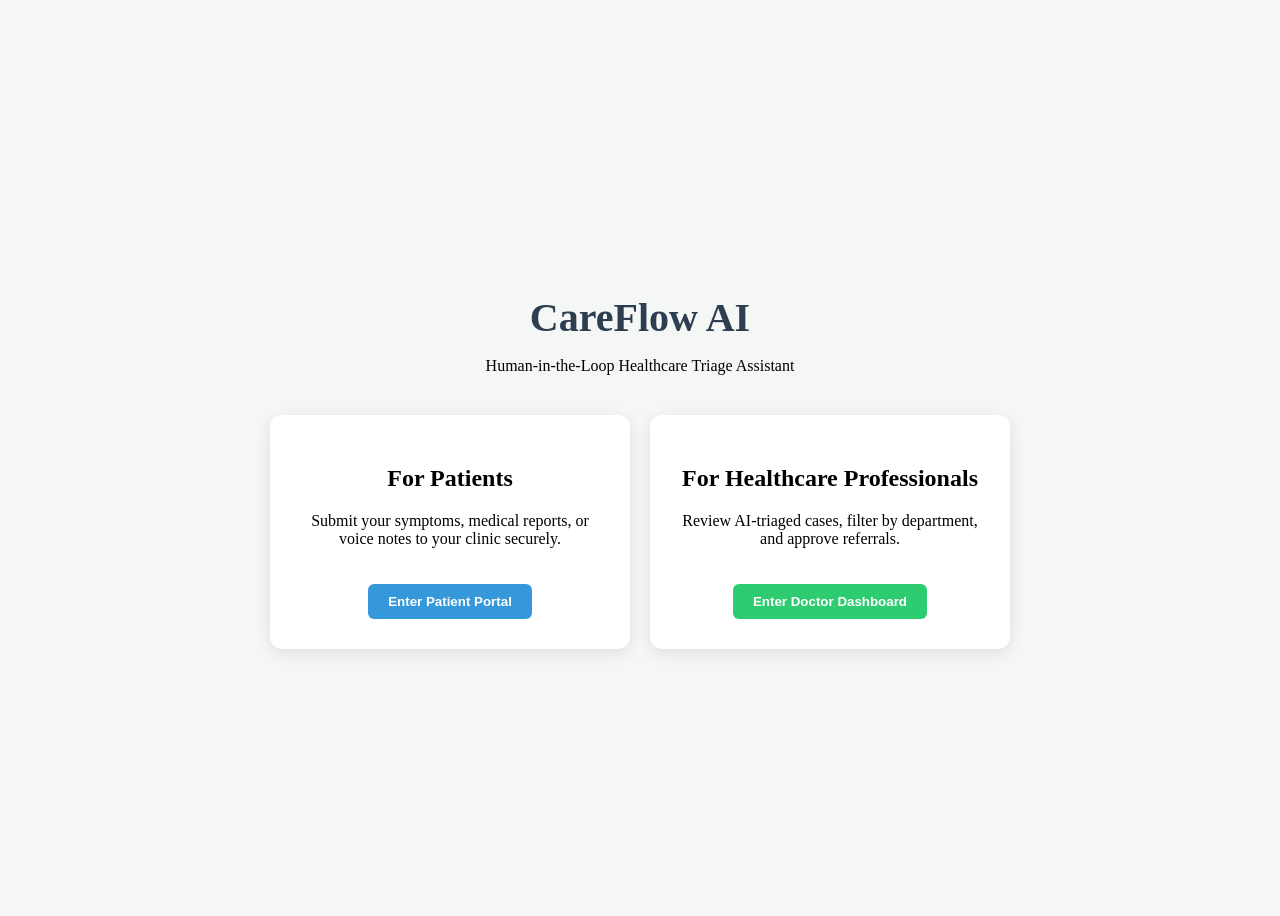
==== index.html @ 95a96e07 "Add files via upload" ====
<!DOCTYPE html>
<html lang="en">
<head>
    <meta charset="UTF-8">
    <meta name="viewport" content="width=device-width, initial-scale=1.0">
    <title>CareFlow AI - Triage System</title>
    <link rel="stylesheet" href="style.css">
</head>
<body class="landing-body">
    <div class="landing-container">
        <h1>CareFlow AI</h1>
        <p>Human-in-the-Loop Healthcare Triage Assistant</p>
        
        <div class="role-selection">
            <!-- Patient Gateway -->
            <div class="role-card" onclick="window.location.href='patient.html'">
                <h2>For Patients</h2>
                <p>Submit your symptoms, medical reports, or voice notes to your clinic securely.</p>
                <button class="primary-btn">Enter Patient Portal</button>
            </div>

            <!-- Doctor Gateway -->
            <div class="role-card" onclick="window.location.href='doctor.html'">
                <h2>For Healthcare Professionals</h2>
                <p>Review AI-triaged cases, filter by department, and approve referrals.</p>
                <button class="secondary-btn">Enter Doctor Dashboard</button>
            </div>
        </div>
    </div>
</body>
</html>
---- style.css ----
/* Add to the bottom of your style.css */
.landing-body {
    display: flex;
    justify-content: center;
    align-items: center;
    height: 100vh;
    background-color: #f4f7f6;
    text-align: center;
}

.landing-container h1 {
    font-size: 2.5rem;
    color: #2c3e50;
    margin-bottom: 5px;
}

.role-selection {
    display: flex;
    gap: 20px;
    margin-top: 40px;
}

.role-card {
    background: white;
    padding: 30px;
    border-radius: 12px;
    box-shadow: 0 4px 15px rgba(0,0,0,0.1);
    width: 300px;
    cursor: pointer;
    transition: transform 0.2s;
}

.role-card:hover {
    transform: translateY(-5px);
}

.primary-btn, .secondary-btn {
    margin-top: 20px;
    padding: 10px 20px;
    border: none;
    border-radius: 6px;
    cursor: pointer;
    font-weight: bold;
}

.primary-btn { background: #3498db; color: white; }
.secondary-btn { background: #2ecc71; color: white; }
/* Patient & Dashboard Portal Global Styles */
.portal-body {
    background-color: #f0f4f8;
    font-family: -apple-system, BlinkMacSystemFont, "Segoe UI", Roboto, Helvetica, Arial, sans-serif;
    margin: 0;
    padding: 20px;
    color: #1e293b;
}

.nav-header {
    max-width: 700px;
    margin: 0 auto 15px auto;
    display: flex;
    justify-content: space-between;
    align-items: center;
}

.back-link {
    text-decoration: none;
    color: #475569;
    font-weight: 500;
}

.badge {
    background: #e2e8f0;
    padding: 4px 10px;
    border-radius: 20px;
    font-size: 0.85rem;
    font-weight: 600;
}

.form-card {
    max-width: 700px;
    margin: 0 auto;
    background: #ffffff;
    padding: 30px;
    border-radius: 12px;
    box-shadow: 0 4px 12px rgba(0,0,0,0.06);
}

.form-card h2 {
    margin-top: 0;
    color: #0f172a;
}

.subtitle {
    color: #64748b;
    margin-bottom: 25px;
}

.form-group {
    margin-bottom: 20px;
}

.form-group label {
    display: block;
    margin-bottom: 6px;
    font-weight: 600;
    font-size: 0.9rem;
}

.form-group input[type="text"],
.form-group input[type="number"],
.form-group select,
.form-group textarea {
    width: 100%;
    box-sizing: border-box;
    padding: 10px 12px;
    border: 1px solid #cbd5e1;
    border-radius: 6px;
    font-size: 0.95rem;
}

.form-row {
    display: flex;
    gap: 15px;
}

.half { flex: 2; }
.quarter { flex: 1; }

.media-box {
    background: #f8fafc;
    border: 1px dashed #cbd5e1;
    padding: 15px;
    border-radius: 8px;
}

.voice-controls {
    display: flex;
    align-items: center;
    gap: 10px;
}

.record-btn {
    background: #ef4444;
    color: white;
    border: none;
    padding: 8px 14px;
    border-radius: 6px;
    cursor: pointer;
    font-weight: 600;
}

.stop-btn {
    background: #64748b;
    color: white;
    border: none;
    padding: 8px 14px;
    border-radius: 6px;
    cursor: pointer;
}

.stop-btn:disabled {
    opacity: 0.4;
    cursor: not-allowed;
}

.recording-status {
    font-size: 0.85rem;
    color: #64748b;
}

.consent-box {
    background: #eff6ff;
    padding: 12px;
    border-radius: 6px;
    border-left: 4px solid #3b82f6;
}

.checkbox-container {
    display: flex;
    gap: 10px;
    font-size: 0.85rem;
    cursor: pointer;
    line-height: 1.4;
}

.submit-btn {
    width: 100%;
    padding: 12px;
    font-size: 1rem;
    background: #2563eb;
    color: white;
    border: none;
    border-radius: 6px;
    font-weight: bold;
    cursor: pointer;
}

.status-banner {
    margin-top: 20px;
    padding: 15px;
    border-radius: 8px;
    font-size: 0.95rem;
}

.status-success {
    background: #ecfdf5;
    color: #065f46;
    border: 1px solid #a7f3d0;
}

.status-error {
    background: #fef2f2;
    color: #991b1b;
    border: 1px solid #fecaca;
}
/* Doctor Dashboard Specific Styles */
.triage-grid {
    display: flex;
    flex-direction: column;
    gap: 15px;
}

.triage-card {
    background: white;
    border-radius: 10px;
    padding: 20px;
    box-shadow: 0 4px 10px rgba(0,0,0,0.05);
    border-left: 6px solid #cbd5e1;
    position: relative;
}

/* Priority Color Coding */
.triage-card.priority-critical { border-left-color: #ef4444; } /* Red */
.triage-card.priority-urgent { border-left-color: #f59e0b; }   /* Orange */
.triage-card.priority-routine { border-left-color: #10b981; }  /* Green */

.card-header {
    display: flex;
    justify-content: space-between;
    align-items: flex-start;
    border-bottom: 1px solid #e2e8f0;
    padding-bottom: 10px;
    margin-bottom: 15px;
}

.patient-info h3 {
    margin: 0 0 5px 0;
    color: #0f172a;
}

.patient-meta {
    font-size: 0.85rem;
    color: #64748b;
}

.priority-badge {
    padding: 6px 12px;
    border-radius: 20px;
    font-size: 0.8rem;
    font-weight: bold;
    text-transform: uppercase;
}

.priority-critical .priority-badge { background: #fef2f2; color: #b91c1c; }
.priority-urgent .priority-badge { background: #fffbeb; color: #b45309; }
.priority-routine .priority-badge { background: #ecfdf5; color: #047857; }

.section-title {
    font-size: 0.85rem;
    font-weight: 700;
    color: #475569;
    text-transform: uppercase;
    margin: 15px 0 5px 0;
}

.card-body ul {
    margin: 0;
    padding-left: 20px;
    font-size: 0.95rem;
    color: #334155;
}

.alert-box {
    background: #fef2f2;
    border: 1px solid #fecaca;
    color: #991b1b;
    padding: 10px;
    border-radius: 6px;
    font-size: 0.85rem;
    margin-top: 15px;
}

.card-actions {
    margin-top: 20px;
    display: flex;
    gap: 10px;
}

.approve-btn {
    background: #22c55e;
    color: white;
    border: none;
    padding: 8px 16px;
    border-radius: 6px;
    cursor: pointer;
    font-weight: bold;
}

.override-btn {
    background: #f1f5f9;
    color: #475569;
    border: 1px solid #cbd5e1;
    padding: 8px 16px;
    border-radius: 6px;
    cursor: pointer;
}
/* Data Privacy - Purge Button */
.delete-btn {
    background: #fee2e2;
    color: #b91c1c;
    border: 1px solid #fecaca;
    padding: 8px 16px;
    border-radius: 6px;
    cursor: pointer;
    font-weight: 600;
    margin-left: auto; /* Pushes the button to the far right */
    transition: background 0.2s;
}

.delete-btn:hover {
    background: #fecaca;
}
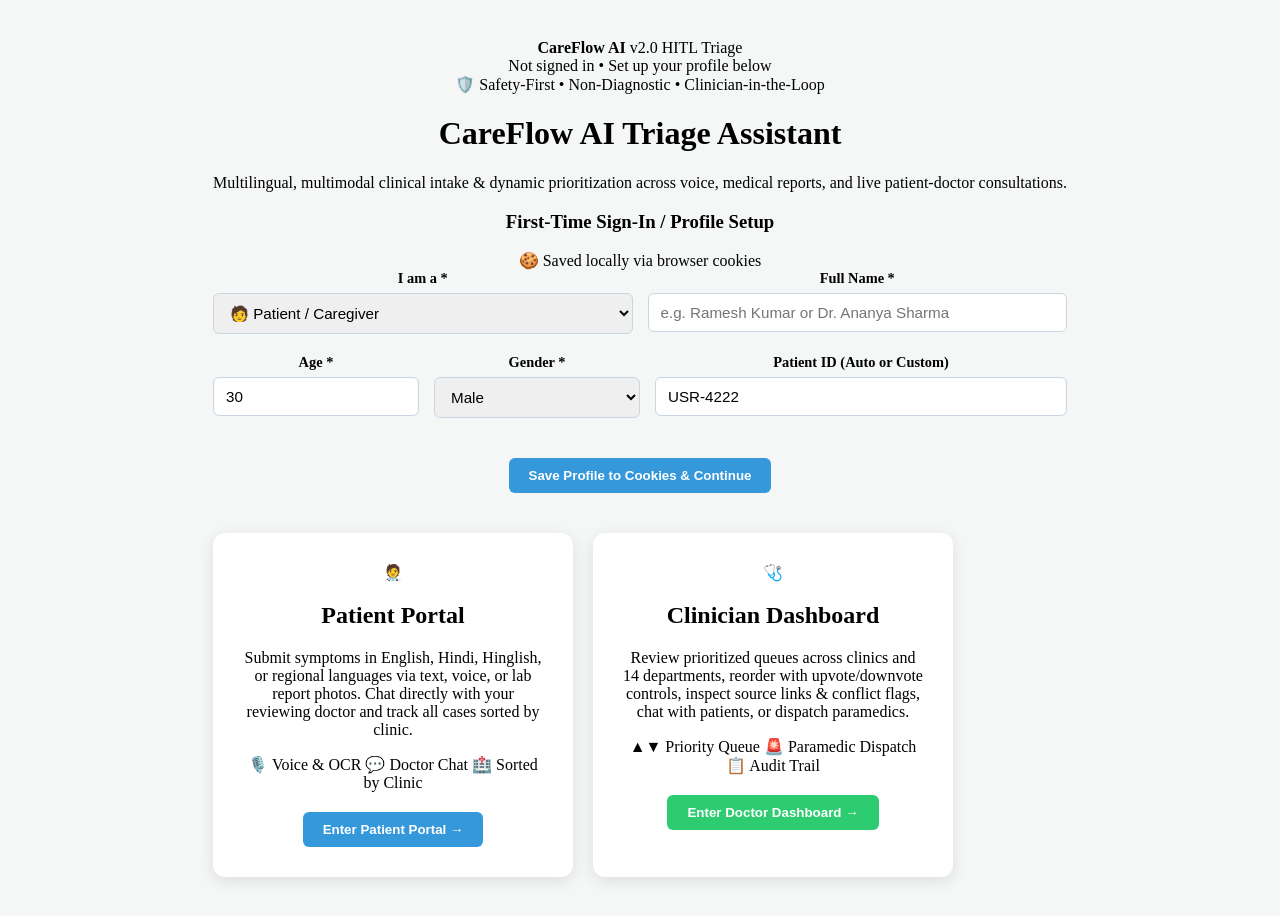
==== commit ed699ab0: "Revamp landing page and user profile setup Updated the landing page with a new layout, added a top s" ====
--- a/index.html
+++ b/index.html
@@ -3,29 +3,259 @@
 <head>
     <meta charset="UTF-8">
     <meta name="viewport" content="width=device-width, initial-scale=1.0">
-    <title>CareFlow AI - Triage System</title>
+    <title>CareFlow AI — Human-in-the-Loop Healthcare Triage</title>
     <link rel="stylesheet" href="style.css">
 </head>
 <body class="landing-body">
-    <div class="landing-container">
-        <h1>CareFlow AI</h1>
-        <p>Human-in-the-Loop Healthcare Triage Assistant</p>
-        
+    <div class="landing-wrapper">
+        <!-- Top Session Bar -->
+        <header class="session-topbar">
+            <div class="brand-logo">
+                <span class="pulse-dot"></span>
+                <strong>CareFlow AI</strong>
+                <span class="version-pill">v2.0 HITL Triage</span>
+            </div>
+            <div id="userGreetingBar" class="user-greeting-bar">
+                <!-- Populated dynamically from cookies -->
+            </div>
+        </header>
+
+        <!-- Hero Section -->
+        <div class="landing-hero">
+            <div class="safety-pill">🛡️ Safety-First • Non-Diagnostic • Clinician-in-the-Loop</div>
+            <h1 id="heroGreetingTitle">CareFlow AI Triage Assistant</h1>
+            <p class="hero-subtitle">
+                Multilingual, multimodal clinical intake &amp; dynamic prioritization across voice, medical reports, and live patient-doctor consultations.
+            </p>
+        </div>
+
+        <!-- First-Time / Switch Sign-In Card -->
+        <section id="authCard" class="auth-card">
+            <div class="auth-card-header">
+                <h3 id="authCardTitle">Quick Sign-In / Profile Setup</h3>
+                <span class="cookie-badge">🍪 Saved locally via browser cookies</span>
+            </div>
+            <form id="cookieAuthForm" class="auth-form">
+                <div class="form-row">
+                    <div class="form-group half">
+                        <label for="authRole">I am a *</label>
+                        <select id="authRole" required>
+                            <option value="patient">🧑 Patient / Caregiver</option>
+                            <option value="doctor">🩺 Doctor / Healthcare Professional</option>
+                        </select>
+                    </div>
+                    <div class="form-group half">
+                        <label for="authName">Full Name *</label>
+                        <input type="text" id="authName" placeholder="e.g. Ramesh Kumar or Dr. Ananya Sharma" required>
+                    </div>
+                </div>
+
+                <!-- Patient-Specific Profile Fields -->
+                <div id="patientAuthFields" class="form-row">
+                    <div class="form-group quarter">
+                        <label for="authAge">Age *</label>
+                        <input type="number" id="authAge" placeholder="32" min="1" max="120" value="30">
+                    </div>
+                    <div class="form-group quarter">
+                        <label for="authGender">Gender *</label>
+                        <select id="authGender">
+                            <option value="Male">Male</option>
+                            <option value="Female">Female</option>
+                            <option value="Other">Other</option>
+                        </select>
+                    </div>
+                    <div class="form-group half">
+                        <label for="authPatientId">Patient ID (Auto or Custom)</label>
+                        <input type="text" id="authPatientId" placeholder="e.g. USR-8492">
+                    </div>
+                </div>
+
+                <!-- Doctor-Specific Profile Fields -->
+                <div id="doctorAuthFields" class="form-row" style="display: none;">
+                    <div class="form-group half">
+                        <label for="authClinic">Default Clinic Code *</label>
+                        <input type="text" id="authClinic" placeholder="e.g. CARE-101" value="CARE-101">
+                    </div>
+                    <div class="form-group half">
+                        <label for="authDept">Primary Department *</label>
+                        <select id="authDept">
+                            <option value="All">All Departments</option>
+                            <option value="Emergency & Trauma">Emergency &amp; Trauma</option>
+                            <option value="General Medicine">General Medicine</option>
+                            <option value="Cardiology">Cardiology</option>
+                            <option value="Pulmonology">Pulmonology</option>
+                            <option value="Neurology">Neurology</option>
+                            <option value="Orthopedics">Orthopedics</option>
+                            <option value="Pediatrics">Pediatrics</option>
+                            <option value="Gastroenterology">Gastroenterology</option>
+                            <option value="Dermatology">Dermatology</option>
+                            <option value="Psychiatry">Psychiatry</option>
+                            <option value="Obstetrics & Gynecology">Obstetrics &amp; Gynecology (OB-GYN)</option>
+                            <option value="ENT">ENT (Otolaryngology)</option>
+                            <option value="Nephrology">Nephrology</option>
+                            <option value="Oncology">Oncology</option>
+                        </select>
+                    </div>
+                </div>
+
+                <div class="auth-actions">
+                    <button type="submit" class="primary-btn">Save Profile to Cookies &amp; Continue</button>
+                    <button type="button" id="clearCookieBtn" class="ghost-btn" style="display: none;">Clear Saved Profile</button>
+                </div>
+            </form>
+        </section>
+
+        <!-- Role Portals -->
         <div class="role-selection">
-            <!-- Patient Gateway -->
-            <div class="role-card" onclick="window.location.href='patient.html'">
-                <h2>For Patients</h2>
-                <p>Submit your symptoms, medical reports, or voice notes to your clinic securely.</p>
-                <button class="primary-btn">Enter Patient Portal</button>
-            </div>
-
-            <!-- Doctor Gateway -->
-            <div class="role-card" onclick="window.location.href='doctor.html'">
-                <h2>For Healthcare Professionals</h2>
-                <p>Review AI-triaged cases, filter by department, and approve referrals.</p>
-                <button class="secondary-btn">Enter Doctor Dashboard</button>
+            <div class="role-card patient-portal-card" onclick="window.location.href='patient.html'">
+                <div class="role-icon">🧑‍⚕️</div>
+                <h2>Patient Portal</h2>
+                <p>Submit symptoms in English, Hindi, Hinglish, or regional languages via text, voice, or lab report photos. Chat directly with your reviewing doctor and track all cases sorted by clinic.</p>
+                <div class="feature-tags">
+                    <span>🎙️ Voice &amp; OCR</span>
+                    <span>💬 Doctor Chat</span>
+                    <span>🏥 Sorted by Clinic</span>
+                </div>
+                <button class="primary-btn full-width">Enter Patient Portal →</button>
+            </div>
+
+            <div class="role-card doctor-portal-card" onclick="window.location.href='doctor.html'">
+                <div class="role-icon">🩺</div>
+                <h2>Clinician Dashboard</h2>
+                <p>Review prioritized queues across clinics and 14 departments, reorder with upvote/downvote controls, inspect source links &amp; conflict flags, chat with patients, or dispatch paramedics.</p>
+                <div class="feature-tags">
+                    <span>▲▼ Priority Queue</span>
+                    <span>🚨 Paramedic Dispatch</span>
+                    <span>📋 Audit Trail</span>
+                </div>
+                <button class="secondary-btn full-width">Enter Doctor Dashboard →</button>
             </div>
         </div>
     </div>
+
+    <script>
+        // Cookie Helper Utilities
+        function setCookie(name, value, days = 30) {
+            const d = new Date();
+            d.setTime(d.getTime() + (days * 24 * 60 * 60 * 1000));
+            const encoded = encodeURIComponent(JSON.stringify(value));
+            document.cookie = `${name}=${encoded};expires=${d.toUTCString()};path=/;SameSite=Lax`;
+            try { localStorage.setItem(name, JSON.stringify(value)); } catch (e) {}
+        }
+
+        function getCookie(name) {
+            const nameEQ = name + "=";
+            const ca = document.cookie.split(';');
+            for (let i = 0; i < ca.length; i++) {
+                let c = ca[i].trim();
+                if (c.indexOf(nameEQ) === 0) {
+                    try {
+                        return JSON.parse(decodeURIComponent(c.substring(nameEQ.length)));
+                    } catch (e) {}
+                }
+            }
+            try {
+                const fallback = localStorage.getItem(name);
+                return fallback ? JSON.parse(fallback) : null;
+            } catch (e) {
+                return null;
+            }
+        }
+
+        function deleteCookie(name) {
+            document.cookie = `${name}=;expires=Thu, 01 Jan 1970 00:00:00 UTC;path=/;`;
+            try { localStorage.removeItem(name); } catch (e) {}
+        }
+
+        const authRole = document.getElementById('authRole');
+        const patientAuthFields = document.getElementById('patientAuthFields');
+        const doctorAuthFields = document.getElementById('doctorAuthFields');
+        const cookieAuthForm = document.getElementById('cookieAuthForm');
+        const userGreetingBar = document.getElementById('userGreetingBar');
+        const heroGreetingTitle = document.getElementById('heroGreetingTitle');
+        const authCardTitle = document.getElementById('authCardTitle');
+        const clearCookieBtn = document.getElementById('clearCookieBtn');
+
+        authRole.addEventListener('change', () => {
+            if (authRole.value === 'doctor') {
+                patientAuthFields.style.display = 'none';
+                doctorAuthFields.style.display = 'flex';
+            } else {
+                patientAuthFields.style.display = 'flex';
+                doctorAuthFields.style.display = 'none';
+            }
+        });
+
+        function renderProfileState() {
+            const user = getCookie('careflow_user');
+            if (user && user.name) {
+                const isDoc = user.role === 'doctor';
+                heroGreetingTitle.textContent = `Welcome back, ${isDoc && !user.name.toLowerCase().startsWith('dr') ? 'Dr. ' + user.name : user.name}!`;
+                userGreetingBar.innerHTML = `
+                    <span class="user-chip">
+                        ${isDoc ? '🩺 Doctor' : '🧑 Patient'}: <strong>${user.name}</strong>
+                        <small>(${user.userId})</small>
+                    </span>
+                    <button class="sm-btn" onclick="window.location.href='${isDoc ? 'doctor.html' : 'patient.html'}'">
+                        Go to My ${isDoc ? 'Clinic Queue' : 'Dashboard'} →
+                    </button>
+                `;
+                authCardTitle.textContent = `Update Active Profile (${user.userId})`;
+                document.getElementById('authRole').value = user.role;
+                document.getElementById('authName').value = user.name;
+                if (isDoc) {
+                    patientAuthFields.style.display = 'none';
+                    doctorAuthFields.style.display = 'flex';
+                    document.getElementById('authClinic').value = user.clinicCode || 'CARE-101';
+                    document.getElementById('authDept').value = user.department || 'All';
+                } else {
+                    patientAuthFields.style.display = 'flex';
+                    doctorAuthFields.style.display = 'none';
+                    document.getElementById('authAge').value = user.age || 30;
+                    document.getElementById('authGender').value = user.gender || 'Male';
+                    document.getElementById('authPatientId').value = user.userId || '';
+                }
+                clearCookieBtn.style.display = 'inline-block';
+            } else {
+                heroGreetingTitle.textContent = 'CareFlow AI Triage Assistant';
+                userGreetingBar.innerHTML = `<span class="text-muted">Not signed in • Set up your profile below</span>`;
+                authCardTitle.textContent = 'First-Time Sign-In / Profile Setup';
+                document.getElementById('authPatientId').value = 'USR-' + Math.floor(1000 + Math.random() * 9000);
+                clearCookieBtn.style.display = 'none';
+            }
+        }
+
+        cookieAuthForm.addEventListener('submit', (e) => {
+            e.preventDefault();
+            const role = authRole.value;
+            const name = document.getElementById('authName').value.trim();
+            const existing = getCookie('careflow_user');
+
+            const profile = {
+                role,
+                name,
+                userId: role === 'patient'
+                    ? (document.getElementById('authPatientId').value.trim().toUpperCase() || ('USR-' + Math.floor(1000 + Math.random() * 9000)))
+                    : (existing && existing.role === 'doctor' ? existing.userId : ('DOC-' + Math.floor(100 + Math.random() * 900))),
+                age: document.getElementById('authAge').value || 30,
+                gender: document.getElementById('authGender').value || 'Male',
+                clinicCode: (document.getElementById('authClinic').value || 'CARE-101').trim().toUpperCase(),
+                department: document.getElementById('authDept').value || 'All',
+                savedClinics: existing?.savedClinics || ['CARE-101', 'AIIMS-DEL', 'APOLLO-01']
+            };
+
+            setCookie('careflow_user', profile, 30);
+            renderProfileState();
+            window.location.href = role === 'doctor' ? 'doctor.html' : 'patient.html';
+        });
+
+        clearCookieBtn.addEventListener('click', () => {
+            deleteCookie('careflow_user');
+            cookieAuthForm.reset();
+            renderProfileState();
+        });
+
+        renderProfileState();
+    </script>
 </body>
-</html>+</html>
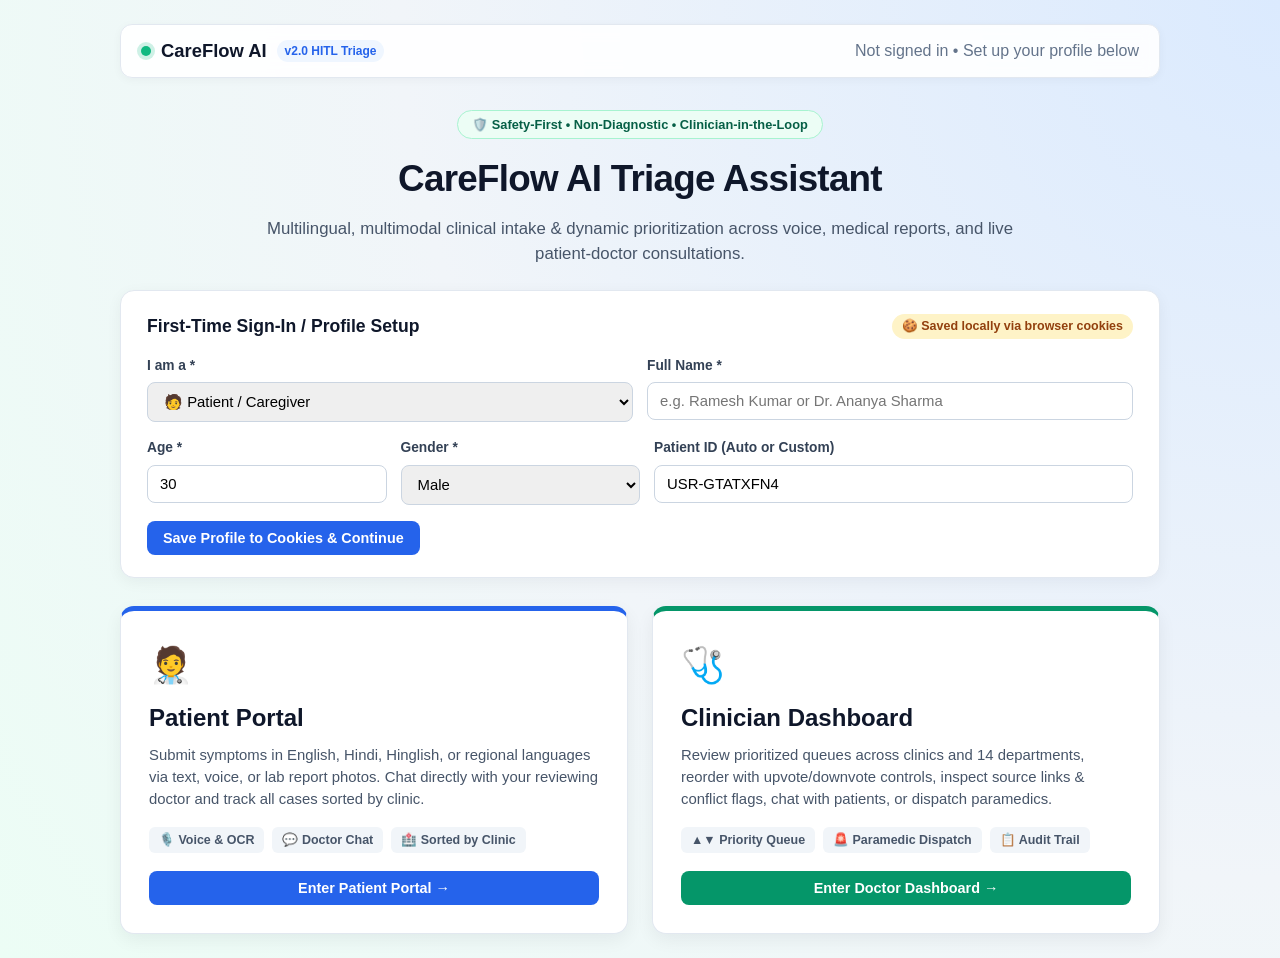
==== commit 9a04a0f9: "secure IDs, emergency banner, 120s voice cap, README" ====
--- a/index.html
+++ b/index.html
@@ -220,9 +220,17 @@
                 heroGreetingTitle.textContent = 'CareFlow AI Triage Assistant';
                 userGreetingBar.innerHTML = `<span class="text-muted">Not signed in • Set up your profile below</span>`;
                 authCardTitle.textContent = 'First-Time Sign-In / Profile Setup';
-                document.getElementById('authPatientId').value = 'USR-' + Math.floor(1000 + Math.random() * 9000);
+                document.getElementById('authPatientId').value = randomId('USR');
                 clearCookieBtn.style.display = 'none';
             }
+        }
+
+        // Unguessable random ID (e.g. PAT-K7M2QX9P). Replaces 4-digit IDs that collided and could be guessed.
+        function randomId(prefix, len = 8) {
+            const chars = 'ABCDEFGHJKLMNPQRSTUVWXYZ23456789'; // 32 chars, no 0/O/1/I confusion
+            const a = new Uint32Array(len);
+            crypto.getRandomValues(a);
+            return prefix + '-' + Array.from(a, n => chars[n % chars.length]).join('');
         }
 
         cookieAuthForm.addEventListener('submit', (e) => {
@@ -235,7 +243,7 @@
                 role,
                 name,
                 userId: role === 'patient'
-                    ? (document.getElementById('authPatientId').value.trim().toUpperCase() || ('USR-' + Math.floor(1000 + Math.random() * 9000)))
+                    ? (document.getElementById('authPatientId').value.trim().toUpperCase() || randomId('USR'))
                     : (existing && existing.role === 'doctor' ? existing.userId : ('DOC-' + Math.floor(100 + Math.random() * 900))),
                 age: document.getElementById('authAge').value || 30,
                 gender: document.getElementById('authGender').value || 'Male',
--- a/style.css
+++ b/style.css
@@ -1,109 +1,347 @@
-/* Add to the bottom of your style.css */
+:root {
+    --bg-main: #f1f5f9;
+    --card-bg: #ffffff;
+    --text-primary: #0f172a;
+    --text-secondary: #475569;
+    --text-muted: #64748b;
+    --border-color: #e2e8f0;
+    --primary-blue: #2563eb;
+    --primary-blue-hover: #1d4ed8;
+    --emerald: #059669;
+    --critical-red: #dc2626;
+    --urgent-amber: #d97706;
+    --routine-green: #10b981;
+}
+
+* {
+    box-sizing: border-box;
+}
+
+body {
+    font-family: -apple-system, BlinkMacSystemFont, "Segoe UI", Roboto, Inter, Helvetica, Arial, sans-serif;
+    margin: 0;
+    padding: 0;
+    color: var(--text-primary);
+    background-color: var(--bg-main);
+    line-height: 1.5;
+}
+
+/* ==========================================================================
+   LANDING PAGE & COOKIE AUTH BAR
+   ========================================================================== */
 .landing-body {
-    display: flex;
-    justify-content: center;
-    align-items: center;
-    height: 100vh;
-    background-color: #f4f7f6;
+    min-height: 100vh;
+    background: radial-gradient(circle at top right, #dbeafe 0%, #f1f5f9 55%, #ecfdf5 100%);
+    padding: 24px;
+}
+
+.landing-wrapper {
+    max-width: 1040px;
+    margin: 0 auto;
+}
+
+.session-topbar {
+    display: flex;
+    justify-content: space-between;
+    align-items: center;
+    background: rgba(255, 255, 255, 0.9);
+    backdrop-filter: blur(8px);
+    padding: 12px 20px;
+    border-radius: 12px;
+    border: 1px solid var(--border-color);
+    box-shadow: 0 2px 10px rgba(15, 23, 42, 0.04);
+    flex-wrap: wrap;
+    gap: 10px;
+}
+
+.brand-logo {
+    display: flex;
+    align-items: center;
+    gap: 10px;
+    font-size: 1.15rem;
+}
+
+.pulse-dot {
+    width: 10px;
+    height: 10px;
+    background: var(--routine-green);
+    border-radius: 50%;
+    box-shadow: 0 0 0 4px rgba(16, 185, 129, 0.2);
+}
+
+.version-pill {
+    font-size: 0.75rem;
+    background: #eff6ff;
+    color: var(--primary-blue);
+    padding: 2px 8px;
+    border-radius: 999px;
+    font-weight: 600;
+}
+
+.user-greeting-bar {
+    display: flex;
+    align-items: center;
+    gap: 10px;
+    flex-wrap: wrap;
+}
+
+.user-chip {
+    background: #f8fafc;
+    border: 1px solid var(--border-color);
+    padding: 5px 12px;
+    border-radius: 999px;
+    font-size: 0.85rem;
+}
+
+.landing-hero {
     text-align: center;
-}
-
-.landing-container h1 {
-    font-size: 2.5rem;
-    color: #2c3e50;
-    margin-bottom: 5px;
+    margin: 32px auto 24px auto;
+    max-width: 760px;
+}
+
+.safety-pill {
+    display: inline-block;
+    background: #ecfdf5;
+    color: #065f46;
+    border: 1px solid #a7f3d0;
+    padding: 4px 14px;
+    border-radius: 999px;
+    font-size: 0.8rem;
+    font-weight: 600;
+    margin-bottom: 12px;
+}
+
+.landing-hero h1 {
+    font-size: 2.3rem;
+    margin: 0 0 10px 0;
+    color: #0f172a;
+    letter-spacing: -0.02em;
+}
+
+.hero-subtitle {
+    color: var(--text-secondary);
+    font-size: 1.05rem;
+    margin: 0;
+}
+
+.auth-card {
+    background: white;
+    border-radius: 14px;
+    padding: 22px 26px;
+    border: 1px solid var(--border-color);
+    box-shadow: 0 4px 15px rgba(15, 23, 42, 0.05);
+    margin-bottom: 28px;
+}
+
+.auth-card-header {
+    display: flex;
+    justify-content: space-between;
+    align-items: center;
+    margin-bottom: 16px;
+    flex-wrap: wrap;
+    gap: 8px;
+}
+
+.auth-card-header h3 {
+    margin: 0;
+    font-size: 1.1rem;
+}
+
+.cookie-badge {
+    font-size: 0.78rem;
+    background: #fef3c7;
+    color: #92400e;
+    padding: 3px 10px;
+    border-radius: 999px;
+    font-weight: 600;
+}
+
+.auth-actions {
+    display: flex;
+    gap: 10px;
+    align-items: center;
 }
 
 .role-selection {
-    display: flex;
-    gap: 20px;
-    margin-top: 40px;
+    display: grid;
+    grid-template-columns: repeat(auto-fit, minmax(320px, 1fr));
+    gap: 24px;
 }
 
 .role-card {
     background: white;
-    padding: 30px;
+    padding: 28px;
+    border-radius: 14px;
+    border: 1px solid var(--border-color);
+    box-shadow: 0 6px 18px rgba(15, 23, 42, 0.06);
+    cursor: pointer;
+    transition: transform 0.2s, box-shadow 0.2s;
+    display: flex;
+    flex-direction: column;
+    justify-content: space-between;
+}
+
+.role-card:hover {
+    transform: translateY(-4px);
+    box-shadow: 0 12px 24px rgba(15, 23, 42, 0.1);
+}
+
+.patient-portal-card {
+    border-top: 5px solid var(--primary-blue);
+}
+
+.doctor-portal-card {
+    border-top: 5px solid var(--emerald);
+}
+
+.role-icon {
+    font-size: 2.2rem;
+    margin-bottom: 8px;
+}
+
+.role-card h2 {
+    margin: 0 0 8px 0;
+}
+
+.role-card p {
+    color: var(--text-secondary);
+    font-size: 0.93rem;
+    margin: 0 0 16px 0;
+}
+
+.feature-tags {
+    display: flex;
+    flex-wrap: wrap;
+    gap: 8px;
+    margin-bottom: 18px;
+}
+
+.feature-tags span {
+    background: #f1f5f9;
+    color: var(--text-secondary);
+    font-size: 0.78rem;
+    padding: 4px 10px;
+    border-radius: 6px;
+    font-weight: 600;
+}
+
+/* ==========================================================================
+   PORTAL LAYOUTS (PATIENT & DOCTOR)
+   ========================================================================== */
+.portal-body {
+    padding: 18px 24px 40px 24px;
+}
+
+.portal-topbar {
+    max-width: 1320px;
+    margin: 0 auto 18px auto;
+    display: flex;
+    justify-content: space-between;
+    align-items: center;
+    background: white;
+    padding: 12px 20px;
     border-radius: 12px;
-    box-shadow: 0 4px 15px rgba(0,0,0,0.1);
-    width: 300px;
-    cursor: pointer;
-    transition: transform 0.2s;
-}
-
-.role-card:hover {
-    transform: translateY(-5px);
-}
-
-.primary-btn, .secondary-btn {
-    margin-top: 20px;
-    padding: 10px 20px;
-    border: none;
-    border-radius: 6px;
-    cursor: pointer;
-    font-weight: bold;
-}
-
-.primary-btn { background: #3498db; color: white; }
-.secondary-btn { background: #2ecc71; color: white; }
-/* Patient & Dashboard Portal Global Styles */
-.portal-body {
-    background-color: #f0f4f8;
-    font-family: -apple-system, BlinkMacSystemFont, "Segoe UI", Roboto, Helvetica, Arial, sans-serif;
-    margin: 0;
-    padding: 20px;
-    color: #1e293b;
-}
-
-.nav-header {
-    max-width: 700px;
-    margin: 0 auto 15px auto;
-    display: flex;
-    justify-content: space-between;
-    align-items: center;
+    border: 1px solid var(--border-color);
+    flex-wrap: wrap;
+    gap: 10px;
+}
+
+.topbar-left, .topbar-right {
+    display: flex;
+    align-items: center;
+    gap: 12px;
 }
 
 .back-link {
     text-decoration: none;
-    color: #475569;
-    font-weight: 500;
+    color: var(--text-secondary);
+    font-weight: 600;
+    font-size: 0.9rem;
+}
+
+.back-link:hover {
+    color: var(--primary-blue);
 }
 
 .badge {
     background: #e2e8f0;
+    padding: 4px 12px;
+    border-radius: 999px;
+    font-size: 0.8rem;
+    font-weight: 700;
+}
+
+.badge-patient {
+    background: #dbeafe;
+    color: #1e40af;
+}
+
+.badge-doctor {
+    background: #d1fae5;
+    color: #065f46;
+}
+
+.portal-layout {
+    max-width: 1320px;
+    margin: 0 auto;
+    display: grid;
+    grid-template-columns: 1.15fr 0.95fr;
+    gap: 24px;
+    align-items: start;
+}
+
+@media (max-width: 980px) {
+    .portal-layout {
+        grid-template-columns: 1fr;
+    }
+}
+
+.form-card {
+    background: white;
+    padding: 24px;
+    border-radius: 12px;
+    border: 1px solid var(--border-color);
+    box-shadow: 0 2px 10px rgba(15, 23, 42, 0.04);
+}
+
+.card-title-row {
+    display: flex;
+    justify-content: space-between;
+    align-items: center;
+    flex-wrap: wrap;
+    gap: 8px;
+}
+
+.card-title-row h2 {
+    margin: 0;
+    font-size: 1.3rem;
+}
+
+.lang-pill {
+    font-size: 0.76rem;
+    background: #eff6ff;
+    color: #1d4ed8;
     padding: 4px 10px;
-    border-radius: 20px;
-    font-size: 0.85rem;
+    border-radius: 999px;
     font-weight: 600;
 }
 
-.form-card {
-    max-width: 700px;
-    margin: 0 auto;
-    background: #ffffff;
-    padding: 30px;
-    border-radius: 12px;
-    box-shadow: 0 4px 12px rgba(0,0,0,0.06);
-}
-
-.form-card h2 {
-    margin-top: 0;
-    color: #0f172a;
-}
-
 .subtitle {
-    color: #64748b;
-    margin-bottom: 25px;
+    color: var(--text-muted);
+    font-size: 0.9rem;
+    margin: 8px 0 20px 0;
 }
 
 .form-group {
-    margin-bottom: 20px;
+    margin-bottom: 16px;
 }
 
 .form-group label {
     display: block;
     margin-bottom: 6px;
     font-weight: 600;
-    font-size: 0.9rem;
+    font-size: 0.86rem;
+    color: #334155;
 }
 
 .form-group input[type="text"],
@@ -111,95 +349,140 @@
 .form-group select,
 .form-group textarea {
     width: 100%;
-    box-sizing: border-box;
     padding: 10px 12px;
     border: 1px solid #cbd5e1;
-    border-radius: 6px;
-    font-size: 0.95rem;
+    border-radius: 8px;
+    font-size: 0.93rem;
+    font-family: inherit;
 }
 
 .form-row {
     display: flex;
-    gap: 15px;
-}
-
-.half { flex: 2; }
-.quarter { flex: 1; }
-
-.media-box {
-    background: #f8fafc;
-    border: 1px dashed #cbd5e1;
-    padding: 15px;
-    border-radius: 8px;
-}
-
-.voice-controls {
-    display: flex;
-    align-items: center;
-    gap: 10px;
-}
-
-.record-btn {
-    background: #ef4444;
-    color: white;
-    border: none;
-    padding: 8px 14px;
-    border-radius: 6px;
+    gap: 14px;
+    flex-wrap: wrap;
+}
+
+.half { flex: 2; min-width: 200px; }
+.quarter { flex: 1; min-width: 110px; }
+
+.quick-chips {
+    display: flex;
+    gap: 6px;
+    margin-top: 6px;
+    flex-wrap: wrap;
+}
+
+.chip-btn {
+    background: #f1f5f9;
+    border: 1px solid #cbd5e1;
+    color: #334155;
+    padding: 3px 9px;
+    border-radius: 6px;
+    font-size: 0.75rem;
     cursor: pointer;
     font-weight: 600;
 }
 
-.stop-btn {
-    background: #64748b;
-    color: white;
+.chip-btn:hover {
+    background: #e2e8f0;
+}
+
+.media-box {
+    background: #f8fafc;
+    border: 1px dashed #cbd5e1;
+    padding: 14px;
+    border-radius: 8px;
+}
+
+.media-hint {
+    font-size: 0.78rem;
+    color: var(--text-muted);
+    margin: 0 0 8px 0;
+}
+
+.voice-controls {
+    display: flex;
+    align-items: center;
+    gap: 8px;
+    margin-bottom: 6px;
+}
+
+/* ==========================================================================
+   BUTTONS
+   ========================================================================== */
+.primary-btn, .secondary-btn, .approve-btn, .override-btn, .delete-btn, .emergency-btn, .ghost-btn, .record-btn, .stop-btn {
+    padding: 9px 16px;
+    border-radius: 8px;
+    font-weight: 600;
+    font-size: 0.9rem;
+    cursor: pointer;
     border: none;
-    padding: 8px 14px;
-    border-radius: 6px;
-    cursor: pointer;
-}
-
-.stop-btn:disabled {
-    opacity: 0.4;
-    cursor: not-allowed;
-}
-
-.recording-status {
-    font-size: 0.85rem;
-    color: #64748b;
-}
+    transition: opacity 0.15s, background 0.15s;
+}
+
+.primary-btn { background: var(--primary-blue); color: white; }
+.primary-btn:hover { background: var(--primary-blue-hover); }
+
+.secondary-btn { background: var(--emerald); color: white; }
+.secondary-btn:hover { background: #047857; }
+
+.approve-btn { background: #16a34a; color: white; }
+.approve-btn:hover { background: #15803d; }
+
+.emergency-btn { background: #dc2626; color: white; }
+.emergency-btn:hover { background: #b91c1c; }
+
+.override-btn {
+    background: #f8fafc;
+    color: #334155;
+    border: 1px solid #cbd5e1;
+}
+.override-btn:hover { background: #e2e8f0; }
+
+.delete-btn {
+    background: #fee2e2;
+    color: #b91c1c;
+    border: 1px solid #fecaca;
+}
+.delete-btn:hover { background: #fecaca; }
+
+.ghost-btn {
+    background: transparent;
+    color: var(--text-secondary);
+    border: 1px solid #cbd5e1;
+}
+
+.record-btn { background: #ef4444; color: white; padding: 7px 12px; }
+.stop-btn { background: #64748b; color: white; padding: 7px 12px; }
+.stop-btn:disabled { opacity: 0.4; cursor: not-allowed; }
+
+.sm-btn {
+    padding: 5px 11px;
+    font-size: 0.8rem;
+}
+
+.full-width { width: 100%; }
 
 .consent-box {
     background: #eff6ff;
-    padding: 12px;
-    border-radius: 6px;
-    border-left: 4px solid #3b82f6;
+    padding: 12px 14px;
+    border-radius: 8px;
+    border-left: 4px solid var(--primary-blue);
 }
 
 .checkbox-container {
     display: flex;
     gap: 10px;
-    font-size: 0.85rem;
+    font-size: 0.84rem;
     cursor: pointer;
-    line-height: 1.4;
-}
-
-.submit-btn {
-    width: 100%;
-    padding: 12px;
-    font-size: 1rem;
-    background: #2563eb;
-    color: white;
-    border: none;
-    border-radius: 6px;
-    font-weight: bold;
-    cursor: pointer;
+    align-items: flex-start;
 }
 
 .status-banner {
-    margin-top: 20px;
-    padding: 15px;
-    border-radius: 8px;
-    font-size: 0.95rem;
+    margin-top: 16px;
+    padding: 14px;
+    border-radius: 8px;
+    font-size: 0.9rem;
 }
 
 .status-success {
@@ -213,120 +496,688 @@
     color: #991b1b;
     border: 1px solid #fecaca;
 }
-/* Doctor Dashboard Specific Styles */
+
+/* ==========================================================================
+   PATIENT CLINIC-SORTED CASES & CHAT
+   ========================================================================== */
+.clinic-group-block {
+    margin-bottom: 18px;
+    border: 1px solid var(--border-color);
+    border-radius: 10px;
+    overflow: hidden;
+    background: #f8fafc;
+}
+
+.clinic-group-header {
+    background: #e2e8f0;
+    padding: 8px 14px;
+    display: flex;
+    justify-content: space-between;
+    align-items: center;
+    font-size: 0.9rem;
+}
+
+.patient-case-card {
+    background: white;
+    margin: 10px;
+    padding: 14px;
+    border-radius: 8px;
+    border-left: 5px solid #cbd5e1;
+    box-shadow: 0 1px 4px rgba(0,0,0,0.04);
+}
+
+.patient-case-card.priority-critical { border-left-color: var(--critical-red); }
+.patient-case-card.priority-urgent { border-left-color: var(--urgent-amber); }
+.patient-case-card.priority-routine { border-left-color: var(--routine-green); }
+
+.patient-case-top {
+    display: flex;
+    justify-content: space-between;
+    align-items: center;
+    margin-bottom: 8px;
+    flex-wrap: wrap;
+    gap: 6px;
+}
+
+.dept-tag {
+    background: #f1f5f9;
+    color: #334155;
+    padding: 2px 8px;
+    border-radius: 6px;
+    font-size: 0.76rem;
+    margin-left: 6px;
+}
+
+.case-summary-mini {
+    font-size: 0.85rem;
+    color: var(--text-secondary);
+    background: #f8fafc;
+    padding: 8px 10px;
+    border-radius: 6px;
+    margin-bottom: 10px;
+}
+
+.doctor-rx-box {
+    background: #ecfdf5;
+    border-left: 4px solid #10b981;
+    padding: 10px;
+    border-radius: 6px;
+    font-size: 0.86rem;
+    margin-bottom: 10px;
+}
+
+.doctor-rx-box p {
+    margin: 4px 0;
+    color: #065f46;
+}
+
+.closure-request-box {
+    background: #fffbeb;
+    border: 1px solid #fde68a;
+    padding: 10px 12px;
+    border-radius: 8px;
+    margin-bottom: 10px;
+    font-size: 0.85rem;
+}
+
+.emergency-banner {
+    background: #fef2f2;
+    border: 2px solid #ef4444;
+    color: #991b1b;
+    padding: 10px 12px;
+    border-radius: 8px;
+    font-size: 0.86rem;
+    margin-bottom: 12px;
+}
+
+.chat-section {
+    border: 1px solid var(--border-color);
+    border-radius: 8px;
+    background: #f8fafc;
+    padding: 10px;
+    margin-top: 10px;
+}
+
+.chat-header-bar {
+    display: flex;
+    justify-content: space-between;
+    align-items: center;
+    font-size: 0.8rem;
+    font-weight: 700;
+    color: var(--text-secondary);
+    margin-bottom: 8px;
+    flex-wrap: wrap;
+}
+
+.chat-messages-box {
+    max-height: 190px;
+    overflow-y: auto;
+    display: flex;
+    flex-direction: column;
+    gap: 8px;
+    padding-right: 4px;
+    margin-bottom: 8px;
+}
+
+.chat-bubble {
+    padding: 8px 10px;
+    border-radius: 8px;
+    font-size: 0.84rem;
+    max-width: 92%;
+}
+
+.chat-patient {
+    background: #dbeafe;
+    color: #1e3a8a;
+    align-self: flex-end;
+}
+
+.chat-doctor {
+    background: #d1fae5;
+    color: #065f46;
+    align-self: flex-start;
+}
+
+.chat-system {
+    background: #fef3c7;
+    color: #92400e;
+    align-self: center;
+    font-size: 0.78rem;
+    text-align: center;
+}
+
+.chat-meta {
+    display: flex;
+    justify-content: space-between;
+    gap: 10px;
+    font-size: 0.72rem;
+    opacity: 0.8;
+    margin-bottom: 2px;
+}
+
+.chat-input-row {
+    display: flex;
+    gap: 8px;
+}
+
+.chat-input-row input {
+    flex: 1;
+    padding: 7px 10px;
+    border: 1px solid #cbd5e1;
+    border-radius: 6px;
+    font-size: 0.85rem;
+}
+
+.patient-case-footer {
+    display: flex;
+    justify-content: space-between;
+    align-items: center;
+    margin-top: 10px;
+    padding-top: 8px;
+    border-top: 1px solid var(--border-color);
+    flex-wrap: wrap;
+    gap: 8px;
+}
+
+/* ==========================================================================
+   DOCTOR DASHBOARD, CLINIC SWITCHER & REDDIT VOTE CONTROLS
+   ========================================================================== */
+.clinic-control-bar {
+    max-width: 1320px;
+    margin: 0 auto 16px auto;
+    background: white;
+    padding: 16px 20px;
+    border-radius: 12px;
+    border: 1px solid var(--border-color);
+    box-shadow: 0 2px 8px rgba(15, 23, 42, 0.04);
+}
+
+.clinic-switcher-form {
+    display: flex;
+    flex-wrap: wrap;
+    gap: 14px;
+    align-items: flex-end;
+}
+
+.switcher-item {
+    display: flex;
+    flex-direction: column;
+    gap: 4px;
+    flex: 1;
+    min-width: 170px;
+}
+
+.switcher-item label {
+    font-size: 0.78rem;
+    font-weight: 700;
+    color: var(--text-secondary);
+    text-transform: uppercase;
+}
+
+.switcher-item input, .switcher-item select {
+    padding: 8px 10px;
+    border: 1px solid #cbd5e1;
+    border-radius: 6px;
+    font-size: 0.88rem;
+}
+
+.switcher-actions {
+    display: flex;
+    gap: 8px;
+}
+
+.queue-stats-bar {
+    max-width: 1320px;
+    margin: 0 auto 16px auto;
+    display: flex;
+    gap: 12px;
+    flex-wrap: wrap;
+}
+
+.stat-pill {
+    background: white;
+    border: 1px solid var(--border-color);
+    padding: 8px 16px;
+    border-radius: 999px;
+    font-size: 0.86rem;
+}
+
+.doctor-main-container {
+    max-width: 1320px;
+    margin: 0 auto;
+}
+
 .triage-grid {
     display: flex;
     flex-direction: column;
-    gap: 15px;
+    gap: 18px;
 }
 
 .triage-card {
     background: white;
+    border-radius: 12px;
+    padding: 18px;
+    box-shadow: 0 4px 12px rgba(15, 23, 42, 0.05);
+    border-left: 6px solid #cbd5e1;
+    border-top: 1px solid var(--border-color);
+    border-right: 1px solid var(--border-color);
+    border-bottom: 1px solid var(--border-color);
+}
+
+.triage-card.priority-critical { border-left-color: var(--critical-red); }
+.triage-card.priority-urgent { border-left-color: var(--urgent-amber); }
+.triage-card.priority-routine { border-left-color: var(--routine-green); }
+
+.case-dissolved {
+    opacity: 0.75;
+    background: #f8fafc;
+}
+
+.triage-card-layout {
+    display: flex;
+    gap: 16px;
+    align-items: flex-start;
+}
+
+.vote-column {
+    display: flex;
+    flex-direction: column;
+    align-items: center;
+    background: #f8fafc;
+    border: 1px solid var(--border-color);
+    padding: 8px 6px;
     border-radius: 10px;
-    padding: 20px;
-    box-shadow: 0 4px 10px rgba(0,0,0,0.05);
-    border-left: 6px solid #cbd5e1;
-    position: relative;
-}
-
-/* Priority Color Coding */
-.triage-card.priority-critical { border-left-color: #ef4444; } /* Red */
-.triage-card.priority-urgent { border-left-color: #f59e0b; }   /* Orange */
-.triage-card.priority-routine { border-left-color: #10b981; }  /* Green */
+    min-width: 46px;
+}
+
+.vote-btn {
+    background: white;
+    border: 1px solid #cbd5e1;
+    border-radius: 6px;
+    width: 32px;
+    height: 30px;
+    cursor: pointer;
+    font-size: 0.95rem;
+    color: #334155;
+    display: flex;
+    align-items: center;
+    justify-content: center;
+}
+
+.vote-btn:hover:not(:disabled) {
+    background: #eff6ff;
+    color: var(--primary-blue);
+    border-color: var(--primary-blue);
+}
+
+.vote-btn:disabled {
+    opacity: 0.35;
+    cursor: not-allowed;
+}
+
+.queue-rank-num {
+    font-size: 0.8rem;
+    font-weight: 800;
+    color: var(--text-secondary);
+    margin: 6px 0;
+}
+
+.case-main-column {
+    flex: 1;
+    min-width: 0;
+}
 
 .card-header {
     display: flex;
     justify-content: space-between;
     align-items: flex-start;
-    border-bottom: 1px solid #e2e8f0;
+    border-bottom: 1px solid var(--border-color);
     padding-bottom: 10px;
-    margin-bottom: 15px;
+    margin-bottom: 12px;
+    flex-wrap: wrap;
+    gap: 10px;
 }
 
 .patient-info h3 {
-    margin: 0 0 5px 0;
-    color: #0f172a;
-}
-
-.patient-meta {
-    font-size: 0.85rem;
-    color: #64748b;
-}
+    margin: 0 0 4px 0;
+    display: flex;
+    align-items: center;
+    gap: 8px;
+    flex-wrap: wrap;
+}
+
+.demog-pill {
+    font-size: 0.8rem;
+    font-weight: 600;
+    background: #f1f5f9;
+    padding: 2px 8px;
+    border-radius: 6px;
+    color: var(--text-secondary);
+}
+
+.status-pill {
+    font-size: 0.72rem;
+    padding: 3px 8px;
+    border-radius: 999px;
+    font-weight: 700;
+    text-transform: uppercase;
+    background: #f1f5f9;
+    color: #475569;
+}
+
+.status-approved { background: #dcfce7; color: #15803d; }
+.status-pending_review { background: #fef9c3; color: #a16207; }
+.status-emergency_dispatched { background: #fee2e2; color: #b91c1c; }
+.status-dissolved { background: #e2e8f0; color: #475569; }
 
 .priority-badge {
-    padding: 6px 12px;
-    border-radius: 20px;
+    padding: 5px 12px;
+    border-radius: 999px;
+    font-size: 0.78rem;
+    font-weight: 800;
+    text-transform: uppercase;
+}
+
+.priority-critical .priority-badge { background: #fef2f2; color: #b91c1c; border: 1px solid #fecaca; }
+.priority-urgent .priority-badge { background: #fffbeb; color: #b45309; border: 1px solid #fde68a; }
+.priority-routine .priority-badge { background: #ecfdf5; color: #047857; border: 1px solid #a7f3d0; }
+
+.header-badges {
+    display: flex;
+    align-items: center;
+    gap: 8px;
+}
+
+.priority-select-inline {
+    padding: 5px 8px;
+    border-radius: 6px;
+    border: 1px solid #cbd5e1;
     font-size: 0.8rem;
-    font-weight: bold;
-    text-transform: uppercase;
-}
-
-.priority-critical .priority-badge { background: #fef2f2; color: #b91c1c; }
-.priority-urgent .priority-badge { background: #fffbeb; color: #b45309; }
-.priority-routine .priority-badge { background: #ecfdf5; color: #047857; }
-
-.section-title {
-    font-size: 0.85rem;
-    font-weight: 700;
-    color: #475569;
-    text-transform: uppercase;
-    margin: 15px 0 5px 0;
-}
-
-.card-body ul {
-    margin: 0;
-    padding-left: 20px;
-    font-size: 0.95rem;
-    color: #334155;
-}
-
-.alert-box {
+    font-weight: 600;
+}
+
+.warning-signs-box {
     background: #fef2f2;
     border: 1px solid #fecaca;
     color: #991b1b;
-    padding: 10px;
-    border-radius: 6px;
+    padding: 8px 12px;
+    border-radius: 8px;
     font-size: 0.85rem;
-    margin-top: 15px;
-}
-
-.card-actions {
-    margin-top: 20px;
-    display: flex;
-    gap: 10px;
-}
-
-.approve-btn {
-    background: #22c55e;
-    color: white;
-    border: none;
-    padding: 8px 16px;
-    border-radius: 6px;
-    cursor: pointer;
-    font-weight: bold;
-}
-
-.override-btn {
-    background: #f1f5f9;
-    color: #475569;
+    margin-bottom: 10px;
+}
+
+.red-flag-chip {
+    background: #fee2e2;
+    padding: 2px 8px;
+    border-radius: 4px;
+    font-weight: 700;
+    margin-left: 4px;
+}
+
+.vitals-strip {
+    display: flex;
+    gap: 16px;
+    background: #f8fafc;
+    border: 1px solid var(--border-color);
+    padding: 8px 12px;
+    border-radius: 8px;
+    font-size: 0.84rem;
+    margin-bottom: 12px;
+    flex-wrap: wrap;
+}
+
+.card-body-grid {
+    display: grid;
+    grid-template-columns: 1fr 1fr;
+    gap: 18px;
+}
+
+@media (max-width: 860px) {
+    .card-body-grid {
+        grid-template-columns: 1fr;
+    }
+}
+
+.section-title {
+    font-size: 0.78rem;
+    font-weight: 800;
+    color: var(--text-secondary);
+    text-transform: uppercase;
+    margin: 10px 0 6px 0;
+}
+
+.clinical-summary-box {
+    background: #f8fafc;
+    border: 1px solid var(--border-color);
+    padding: 10px 12px;
+    border-radius: 8px;
+    font-size: 0.9rem;
+}
+
+.sources-list {
+    display: flex;
+    flex-direction: column;
+    gap: 6px;
+}
+
+.source-link-item {
+    background: #f8fafc;
+    border: 1px solid var(--border-color);
+    padding: 6px 10px;
+    border-radius: 6px;
+    font-size: 0.83rem;
+    display: flex;
+    flex-wrap: wrap;
+    gap: 6px;
+    align-items: center;
+}
+
+.source-tag {
+    background: #dbeafe;
+    color: #1e40af;
+    font-weight: 700;
+    padding: 1px 6px;
+    border-radius: 4px;
+    font-size: 0.75rem;
+}
+
+.conf-tag {
+    margin-left: auto;
+    color: var(--text-muted);
+    font-size: 0.74rem;
+}
+
+.followup-list {
+    list-style: none;
+    padding: 0;
+    margin: 0;
+    display: flex;
+    flex-direction: column;
+    gap: 6px;
+}
+
+.followup-item {
+    background: #f8fafc;
+    border: 1px solid var(--border-color);
+    padding: 6px 10px;
+    border-radius: 6px;
+    font-size: 0.85rem;
+    display: flex;
+    justify-content: space-between;
+    align-items: center;
+    gap: 8px;
+}
+
+.alert-box {
+    background: #fffbeb;
+    border: 1px solid #fde68a;
+    color: #92400e;
+    padding: 10px 12px;
+    border-radius: 8px;
+    font-size: 0.84rem;
+    margin-top: 10px;
+     display: flex;
+    flex-direction: column;
+    gap: 4px;
+}
+
+.ai-chat-summary-box {
+    background: #eff6ff;
+    border: 1px solid #bfdbfe;
+    color: #1e3a8a;
+    padding: 10px 12px;
+    border-radius: 8px;
+    font-size: 0.85rem;
+    margin-top: 10px;
+}
+
+.referral-note-box {
+    margin-top: 14px;
+}
+
+.referral-note-box label {
+    font-weight: 700;
+    font-size: 0.85rem;
+    display: block;
+    margin-bottom: 5px;
+}
+
+.referral-note-box textarea {
+    width: 100%;
+    padding: 9px 12px;
     border: 1px solid #cbd5e1;
-    padding: 8px 16px;
-    border-radius: 6px;
-    cursor: pointer;
-}
-/* Data Privacy - Purge Button */
-.delete-btn {
-    background: #fee2e2;
-    color: #b91c1c;
-    border: 1px solid #fecaca;
-    padding: 8px 16px;
-    border-radius: 6px;
+    border-radius: 8px;
+    font-family: inherit;
+    font-size: 0.9rem;
+}
+
+.card-actions-bar {
+    margin-top: 14px;
+    display: flex;
+    flex-wrap: wrap;
+    gap: 8px;
+    align-items: center;
+}
+
+.card-actions-bar .delete-btn {
+    margin-left: auto;
+}
+
+.audit-details {
+    margin-top: 12px;
+    font-size: 0.8rem;
+    color: var(--text-secondary);
+    background: #f8fafc;
+    padding: 8px 12px;
+    border-radius: 6px;
+    border: 1px solid var(--border-color);
+}
+
+.audit-details summary {
     cursor: pointer;
     font-weight: 600;
-    margin-left: auto; /* Pushes the button to the far right */
-    transition: background 0.2s;
-}
-
-.delete-btn:hover {
-    background: #fecaca;
-}+}
+
+.audit-list {
+    margin: 8px 0 0 0;
+    padding-left: 18px;
+}
+
+/* ==========================================================================
+   MODALS (PRIORITY CONFIRMATION & PARAMEDIC DISPATCH)
+   ========================================================================== */
+.modal-overlay {
+    position: fixed;
+    inset: 0;
+    background: rgba(15, 23, 42, 0.6);
+    backdrop-filter: blur(3px);
+    display: flex;
+    justify-content: center;
+    align-items: center;
+    z-index: 1000;
+    padding: 20px;
+}
+
+.modal-card {
+    background: white;
+    max-width: 560px;
+    width: 100%;
+    border-radius: 14px;
+    overflow: hidden;
+    box-shadow: 0 20px 40px rgba(0, 0, 0, 0.25);
+}
+
+.modal-header {
+    padding: 16px 22px;
+}
+
+.modal-header h3 {
+    margin: 0;
+}
+
+.warning-header {
+    background: #fef3c7;
+    color: #92400e;
+    border-bottom: 1px solid #fde68a;
+}
+
+.emergency-header {
+    background: #dc2626;
+    color: white;
+}
+
+.modal-body {
+    padding: 20px 22px;
+    font-size: 0.93rem;
+}
+
+.paramedic-packet-box {
+    background: #fef2f2;
+    border: 1px solid #fecaca;
+    padding: 12px 14px;
+    border-radius: 8px;
+    display: flex;
+    flex-direction: column;
+    gap: 6px;
+    font-size: 0.88rem;
+}
+
+.modal-actions {
+    padding: 14px 22px;
+    background: #f8fafc;
+    border-top: 1px solid var(--border-color);
+    display: flex;
+    justify-content: flex-end;
+    gap: 10px;
+}
+
+.empty-state, .loading-box {
+    text-align: center;
+    padding: 30px 20px;
+    color: var(--text-muted);
+    background: white;
+    border-radius: 10px;
+    border: 1px dashed #cbd5e1;
+}
+
+.text-muted { color: var(--text-muted); }
+.code-pill {
+    background: #dbeafe;
+    color: #1e40af;
+    padding: 2px 8px;
+    border-radius: 6px;
+    font-weight: 700;
+}
+
+/* Emergency notice on the patient intake form */
+.emergency-banner {
+    margin: 0 0 16px 0;
+    padding: 12px 14px;
+    background: #fef2f2;
+    border: 1px solid #fecaca;
+    border-left: 4px solid #dc2626;
+    border-radius: 8px;
+    color: #7f1d1d;
+    font-size: 0.92rem;
+    line-height: 1.45;
+}
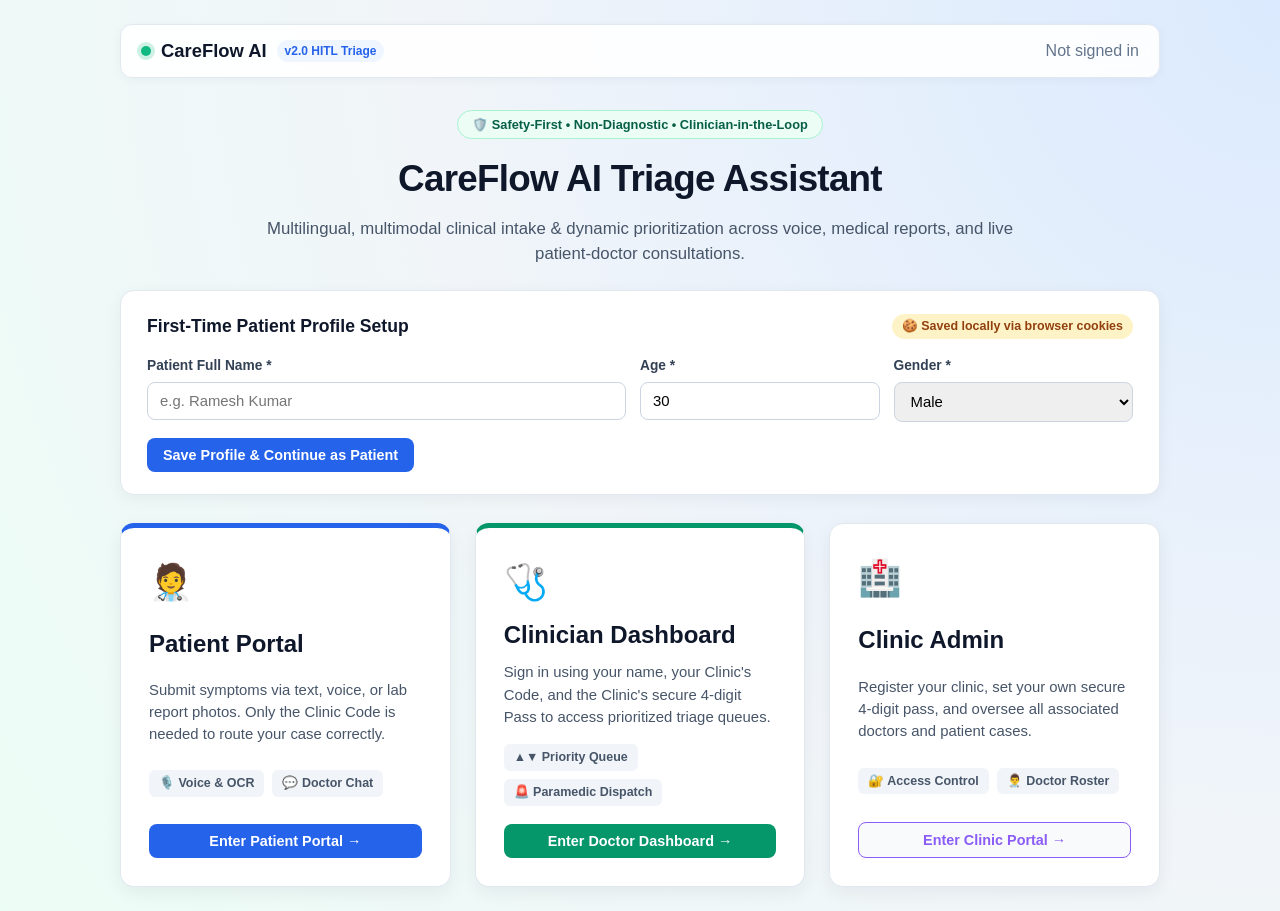
==== commit 1b9893d5: "Revise patient profile setup and add clinic portal Updated the patient sign-in card and added a clin" ====
--- a/index.html
+++ b/index.html
@@ -29,29 +29,18 @@
             </p>
         </div>
 
-        <!-- First-Time / Switch Sign-In Card -->
+        <!-- First-Time / Switch Sign-In Card (Kept for quick patient profile setup) -->
         <section id="authCard" class="auth-card">
             <div class="auth-card-header">
-                <h3 id="authCardTitle">Quick Sign-In / Profile Setup</h3>
+                <h3 id="authCardTitle">Quick Patient Profile Setup</h3>
                 <span class="cookie-badge">🍪 Saved locally via browser cookies</span>
             </div>
             <form id="cookieAuthForm" class="auth-form">
                 <div class="form-row">
                     <div class="form-group half">
-                        <label for="authRole">I am a *</label>
-                        <select id="authRole" required>
-                            <option value="patient">🧑 Patient / Caregiver</option>
-                            <option value="doctor">🩺 Doctor / Healthcare Professional</option>
-                        </select>
+                        <label for="authName">Patient Full Name *</label>
+                        <input type="text" id="authName" placeholder="e.g. Ramesh Kumar" required>
                     </div>
-                    <div class="form-group half">
-                        <label for="authName">Full Name *</label>
-                        <input type="text" id="authName" placeholder="e.g. Ramesh Kumar or Dr. Ananya Sharma" required>
-                    </div>
-                </div>
-
-                <!-- Patient-Specific Profile Fields -->
-                <div id="patientAuthFields" class="form-row">
                     <div class="form-group quarter">
                         <label for="authAge">Age *</label>
                         <input type="number" id="authAge" placeholder="32" min="1" max="120" value="30">
@@ -64,197 +53,117 @@
                             <option value="Other">Other</option>
                         </select>
                     </div>
-                    <div class="form-group half">
-                        <label for="authPatientId">Patient ID (Auto or Custom)</label>
-                        <input type="text" id="authPatientId" placeholder="e.g. USR-8492">
-                    </div>
                 </div>
-
-                <!-- Doctor-Specific Profile Fields -->
-                <div id="doctorAuthFields" class="form-row" style="display: none;">
-                    <div class="form-group half">
-                        <label for="authClinic">Default Clinic Code *</label>
-                        <input type="text" id="authClinic" placeholder="e.g. CARE-101" value="CARE-101">
-                    </div>
-                    <div class="form-group half">
-                        <label for="authDept">Primary Department *</label>
-                        <select id="authDept">
-                            <option value="All">All Departments</option>
-                            <option value="Emergency & Trauma">Emergency &amp; Trauma</option>
-                            <option value="General Medicine">General Medicine</option>
-                            <option value="Cardiology">Cardiology</option>
-                            <option value="Pulmonology">Pulmonology</option>
-                            <option value="Neurology">Neurology</option>
-                            <option value="Orthopedics">Orthopedics</option>
-                            <option value="Pediatrics">Pediatrics</option>
-                            <option value="Gastroenterology">Gastroenterology</option>
-                            <option value="Dermatology">Dermatology</option>
-                            <option value="Psychiatry">Psychiatry</option>
-                            <option value="Obstetrics & Gynecology">Obstetrics &amp; Gynecology (OB-GYN)</option>
-                            <option value="ENT">ENT (Otolaryngology)</option>
-                            <option value="Nephrology">Nephrology</option>
-                            <option value="Oncology">Oncology</option>
-                        </select>
-                    </div>
-                </div>
-
                 <div class="auth-actions">
-                    <button type="submit" class="primary-btn">Save Profile to Cookies &amp; Continue</button>
-                    <button type="button" id="clearCookieBtn" class="ghost-btn" style="display: none;">Clear Saved Profile</button>
+                    <button type="submit" class="primary-btn">Save Profile &amp; Continue as Patient</button>
+                    <button type="button" id="clearCookieBtn" class="ghost-btn" style="display: none;">Clear Profile</button>
                 </div>
             </form>
         </section>
 
         <!-- Role Portals -->
         <div class="role-selection">
+            <!-- Patient Card -->
             <div class="role-card patient-portal-card" onclick="window.location.href='patient.html'">
                 <div class="role-icon">🧑‍⚕️</div>
                 <h2>Patient Portal</h2>
-                <p>Submit symptoms in English, Hindi, Hinglish, or regional languages via text, voice, or lab report photos. Chat directly with your reviewing doctor and track all cases sorted by clinic.</p>
+                <p>Submit symptoms via text, voice, or lab report photos. Only the Clinic Code is needed to route your case correctly.</p>
                 <div class="feature-tags">
                     <span>🎙️ Voice &amp; OCR</span>
                     <span>💬 Doctor Chat</span>
-                    <span>🏥 Sorted by Clinic</span>
                 </div>
                 <button class="primary-btn full-width">Enter Patient Portal →</button>
             </div>
 
+            <!-- Doctor Card -->
             <div class="role-card doctor-portal-card" onclick="window.location.href='doctor.html'">
                 <div class="role-icon">🩺</div>
                 <h2>Clinician Dashboard</h2>
-                <p>Review prioritized queues across clinics and 14 departments, reorder with upvote/downvote controls, inspect source links &amp; conflict flags, chat with patients, or dispatch paramedics.</p>
+                <p>Sign in using your name, your Clinic's Code, and the Clinic's secure 4-digit Pass to access prioritized triage queues.</p>
                 <div class="feature-tags">
                     <span>▲▼ Priority Queue</span>
                     <span>🚨 Paramedic Dispatch</span>
-                    <span>📋 Audit Trail</span>
                 </div>
                 <button class="secondary-btn full-width">Enter Doctor Dashboard →</button>
+            </div>
+
+            <!-- Clinic Card (NEW) -->
+            <div class="role-card clinic-portal-card" onclick="window.location.href='clinic.html'">
+                <div class="role-icon">🏥</div>
+                <h2>Clinic Admin</h2>
+                <p>Register your clinic, set your own secure 4-digit pass, and oversee all associated doctors and patient cases.</p>
+                <div class="feature-tags">
+                    <span>🔐 Access Control</span>
+                    <span>👨‍⚕️ Doctor Roster</span>
+                </div>
+                <button class="override-btn full-width" style="border-color:#8b5cf6; color:#8b5cf6;">Enter Clinic Portal →</button>
             </div>
         </div>
     </div>
 
     <script>
-        // Cookie Helper Utilities
         function setCookie(name, value, days = 30) {
-            const d = new Date();
-            d.setTime(d.getTime() + (days * 24 * 60 * 60 * 1000));
-            const encoded = encodeURIComponent(JSON.stringify(value));
-            document.cookie = `${name}=${encoded};expires=${d.toUTCString()};path=/;SameSite=Lax`;
+            const d = new Date(); d.setTime(d.getTime() + (days * 24 * 60 * 60 * 1000));
+            document.cookie = `${name}=${encodeURIComponent(JSON.stringify(value))};expires=${d.toUTCString()};path=/;SameSite=Lax`;
             try { localStorage.setItem(name, JSON.stringify(value)); } catch (e) {}
         }
-
         function getCookie(name) {
-            const nameEQ = name + "=";
-            const ca = document.cookie.split(';');
+            const nameEQ = name + "="; const ca = document.cookie.split(';');
             for (let i = 0; i < ca.length; i++) {
                 let c = ca[i].trim();
-                if (c.indexOf(nameEQ) === 0) {
-                    try {
-                        return JSON.parse(decodeURIComponent(c.substring(nameEQ.length)));
-                    } catch (e) {}
-                }
+                if (c.indexOf(nameEQ) === 0) { try { return JSON.parse(decodeURIComponent(c.substring(nameEQ.length))); } catch (e) {} }
             }
-            try {
-                const fallback = localStorage.getItem(name);
-                return fallback ? JSON.parse(fallback) : null;
-            } catch (e) {
-                return null;
-            }
+            try { const fallback = localStorage.getItem(name); return fallback ? JSON.parse(fallback) : null; } catch (e) { return null; }
         }
-
         function deleteCookie(name) {
             document.cookie = `${name}=;expires=Thu, 01 Jan 1970 00:00:00 UTC;path=/;`;
             try { localStorage.removeItem(name); } catch (e) {}
         }
+        function randomId(prefix, len = 8) {
+            const chars = 'ABCDEFGHJKLMNPQRSTUVWXYZ23456789'; const a = new Uint32Array(len); crypto.getRandomValues(a);
+            return prefix + '-' + Array.from(a, n => chars[n % chars.length]).join('');
+        }
 
-        const authRole = document.getElementById('authRole');
-        const patientAuthFields = document.getElementById('patientAuthFields');
-        const doctorAuthFields = document.getElementById('doctorAuthFields');
         const cookieAuthForm = document.getElementById('cookieAuthForm');
         const userGreetingBar = document.getElementById('userGreetingBar');
         const heroGreetingTitle = document.getElementById('heroGreetingTitle');
         const authCardTitle = document.getElementById('authCardTitle');
         const clearCookieBtn = document.getElementById('clearCookieBtn');
 
-        authRole.addEventListener('change', () => {
-            if (authRole.value === 'doctor') {
-                patientAuthFields.style.display = 'none';
-                doctorAuthFields.style.display = 'flex';
-            } else {
-                patientAuthFields.style.display = 'flex';
-                doctorAuthFields.style.display = 'none';
-            }
-        });
-
         function renderProfileState() {
             const user = getCookie('careflow_user');
-            if (user && user.name) {
-                const isDoc = user.role === 'doctor';
-                heroGreetingTitle.textContent = `Welcome back, ${isDoc && !user.name.toLowerCase().startsWith('dr') ? 'Dr. ' + user.name : user.name}!`;
+            if (user && user.name && user.role === 'patient') {
+                heroGreetingTitle.textContent = `Welcome back, ${user.name}!`;
                 userGreetingBar.innerHTML = `
-                    <span class="user-chip">
-                        ${isDoc ? '🩺 Doctor' : '🧑 Patient'}: <strong>${user.name}</strong>
-                        <small>(${user.userId})</small>
-                    </span>
-                    <button class="sm-btn" onclick="window.location.href='${isDoc ? 'doctor.html' : 'patient.html'}'">
-                        Go to My ${isDoc ? 'Clinic Queue' : 'Dashboard'} →
-                    </button>
+                    <span class="user-chip">🧑 Patient: <strong>${user.name}</strong> <small>(${user.userId})</small></span>
+                    <button class="sm-btn" onclick="window.location.href='patient.html'">Go to My Dashboard →</button>
                 `;
-                authCardTitle.textContent = `Update Active Profile (${user.userId})`;
-                document.getElementById('authRole').value = user.role;
+                authCardTitle.textContent = `Update Active Patient Profile (${user.userId})`;
                 document.getElementById('authName').value = user.name;
-                if (isDoc) {
-                    patientAuthFields.style.display = 'none';
-                    doctorAuthFields.style.display = 'flex';
-                    document.getElementById('authClinic').value = user.clinicCode || 'CARE-101';
-                    document.getElementById('authDept').value = user.department || 'All';
-                } else {
-                    patientAuthFields.style.display = 'flex';
-                    doctorAuthFields.style.display = 'none';
-                    document.getElementById('authAge').value = user.age || 30;
-                    document.getElementById('authGender').value = user.gender || 'Male';
-                    document.getElementById('authPatientId').value = user.userId || '';
-                }
+                document.getElementById('authAge').value = user.age || 30;
+                document.getElementById('authGender').value = user.gender || 'Male';
                 clearCookieBtn.style.display = 'inline-block';
             } else {
                 heroGreetingTitle.textContent = 'CareFlow AI Triage Assistant';
-                userGreetingBar.innerHTML = `<span class="text-muted">Not signed in • Set up your profile below</span>`;
-                authCardTitle.textContent = 'First-Time Sign-In / Profile Setup';
-                document.getElementById('authPatientId').value = randomId('USR');
+                userGreetingBar.innerHTML = `<span class="text-muted">Not signed in</span>`;
+                authCardTitle.textContent = 'First-Time Patient Profile Setup';
                 clearCookieBtn.style.display = 'none';
             }
         }
 
-        // Unguessable random ID (e.g. PAT-K7M2QX9P). Replaces 4-digit IDs that collided and could be guessed.
-        function randomId(prefix, len = 8) {
-            const chars = 'ABCDEFGHJKLMNPQRSTUVWXYZ23456789'; // 32 chars, no 0/O/1/I confusion
-            const a = new Uint32Array(len);
-            crypto.getRandomValues(a);
-            return prefix + '-' + Array.from(a, n => chars[n % chars.length]).join('');
-        }
-
         cookieAuthForm.addEventListener('submit', (e) => {
             e.preventDefault();
-            const role = authRole.value;
-            const name = document.getElementById('authName').value.trim();
             const existing = getCookie('careflow_user');
-
             const profile = {
-                role,
-                name,
-                userId: role === 'patient'
-                    ? (document.getElementById('authPatientId').value.trim().toUpperCase() || randomId('USR'))
-                    : (existing && existing.role === 'doctor' ? existing.userId : ('DOC-' + Math.floor(100 + Math.random() * 900))),
+                role: 'patient',
+                name: document.getElementById('authName').value.trim(),
+                userId: (existing && existing.role === 'patient' ? existing.userId : randomId('USR')),
                 age: document.getElementById('authAge').value || 30,
                 gender: document.getElementById('authGender').value || 'Male',
-                clinicCode: (document.getElementById('authClinic').value || 'CARE-101').trim().toUpperCase(),
-                department: document.getElementById('authDept').value || 'All',
-                savedClinics: existing?.savedClinics || ['CARE-101', 'AIIMS-DEL', 'APOLLO-01']
+                knownCases: existing?.knownCases || []
             };
-
             setCookie('careflow_user', profile, 30);
-            renderProfileState();
-            window.location.href = role === 'doctor' ? 'doctor.html' : 'patient.html';
+            window.location.href = 'patient.html';
         });
 
         clearCookieBtn.addEventListener('click', () => {
--- a/style.css
+++ b/style.css
@@ -1170,7 +1170,7 @@
 }
 
 /* Emergency notice on the patient intake form */
-.emergency-banner {
+.intake-emergency-notice {
     margin: 0 0 16px 0;
     padding: 12px 14px;
     background: #fef2f2;
@@ -1181,3 +1181,61 @@
     font-size: 0.92rem;
     line-height: 1.45;
 }
+
+/* Source links, original-source panel and translation-uncertainty banner (doctor dashboard) */
+.source-tag-btn { border: none; cursor: pointer; font-family: inherit; }
+.source-tag-btn:hover { background: #bfdbfe; }
+.source-evidence { flex-basis: 100%; font-style: italic; color: var(--text-muted); font-size: 0.78rem; }
+.original-sources { margin-top: 10px; border: 1px solid var(--border-color); border-radius: 8px; background: #f8fafc; }
+.original-sources > summary { cursor: pointer; padding: 8px 12px; font-weight: 700; font-size: 0.85rem; }
+.src-block { padding: 8px 12px; border-top: 1px solid var(--border-color); }
+.src-title { font-weight: 700; font-size: 0.82rem; margin-bottom: 4px; }
+.src-text { font-size: 0.83rem; margin-top: 4px; }
+.src-unsure { font-size: 0.8rem; color: #b45309; margin-top: 4px; }
+.report-thumb { max-height: 120px; border-radius: 6px; border: 1px solid #cbd5e1; cursor: zoom-in; display: block; }
+.report-thumb-big { max-height: none; max-width: 100%; cursor: zoom-out; }
+.source-flash { animation: sourceFlash 1.8s ease; }
+@keyframes sourceFlash { 0%, 60% { background: #fef9c3; } 100% { background: transparent; } }
+.translation-banner { margin: 10px 0; padding: 10px 14px; background: #fffbeb; border: 1px solid #fde68a; border-left: 4px solid #f59e0b; border-radius: 8px; color: #78350f; font-size: 0.88rem; }
+.translation-banner ul { margin: 6px 0 6px 18px; padding: 0; }
+
+/* Clinician sign-in (4-digit PIN) */
+body.doctor-locked > *:not(#doctorLoginGate):not(script) { display: none !important; }
+body:not(.doctor-locked) #doctorLoginGate { display: none; }
+.doctor-login-gate {
+    position: fixed; inset: 0; z-index: 1000;
+    display: flex; align-items: center; justify-content: center;
+    padding: 16px; background: linear-gradient(135deg, #eff6ff 0%, #f1f5f9 100%);
+}
+.doctor-login-card {
+    width: 100%; max-width: 380px; background: #fff; padding: 28px 26px 22px;
+    border-radius: 14px; border: 1px solid #e2e8f0; box-shadow: 0 10px 30px rgba(15, 23, 42, 0.12);
+    display: flex; flex-direction: column; gap: 6px;
+}
+.doctor-login-card .login-brand { font-weight: 800; color: #1d4ed8; font-size: 0.95rem; }
+.doctor-login-card h2 { margin: 2px 0 0; font-size: 1.35rem; color: #0f172a; }
+.doctor-login-card .login-sub { margin: 0 0 8px; color: #64748b; font-size: 0.88rem; }
+.doctor-login-card label { font-weight: 600; font-size: 0.85rem; color: #334155; margin-top: 8px; }
+.doctor-login-card input {
+    padding: 10px 12px; border: 1px solid #cbd5e1; border-radius: 8px; font-size: 1rem; font-family: inherit;
+}
+.doctor-login-card input:focus { outline: 2px solid #93c5fd; border-color: #3b82f6; }
+.doctor-login-card .pin-input { letter-spacing: 0.5em; text-align: center; font-size: 1.3rem; }
+.doctor-login-card .login-error {
+    margin-top: 8px; padding: 8px 10px; background: #fef2f2; border: 1px solid #fecaca;
+    border-radius: 8px; color: #b91c1c; font-size: 0.85rem;
+}
+.doctor-login-card .primary-btn { margin-top: 14px; }
+.doctor-login-card .login-back { margin-top: 10px; text-align: center; font-size: 0.85rem; color: #64748b; text-decoration: none; }
+.doctor-login-card .login-back:hover { text-decoration: underline; }
+.doctor-login-card .login-note { margin: 10px 0 0; font-size: 0.75rem; color: #64748b; line-height: 1.4; text-align: center; }
+
+/* Dynamic follow-up questions (doctor dashboard) */
+.followup-meta { font-size: 0.74rem; color: var(--text-muted); margin: -2px 0 6px; }
+.followup-pending { opacity: 0.8; border-style: dashed; flex-direction: column; align-items: flex-start; gap: 2px; }
+.followup-pending small { color: #b45309; }
+.followup-empty { font-size: 0.82rem; color: var(--text-muted); font-style: italic; }
+.followup-answered { margin-top: 8px; border: 1px solid #bbf7d0; border-radius: 6px; background: #f0fdf4; }
+.followup-answered > summary { cursor: pointer; padding: 6px 10px; font-weight: 700; font-size: 0.8rem; color: #166534; }
+.followup-answered ul { list-style: none; margin: 0; padding: 2px 10px 8px; }
+.followup-answered li { font-size: 0.8rem; padding: 5px 0; border-top: 1px dashed #bbf7d0; }
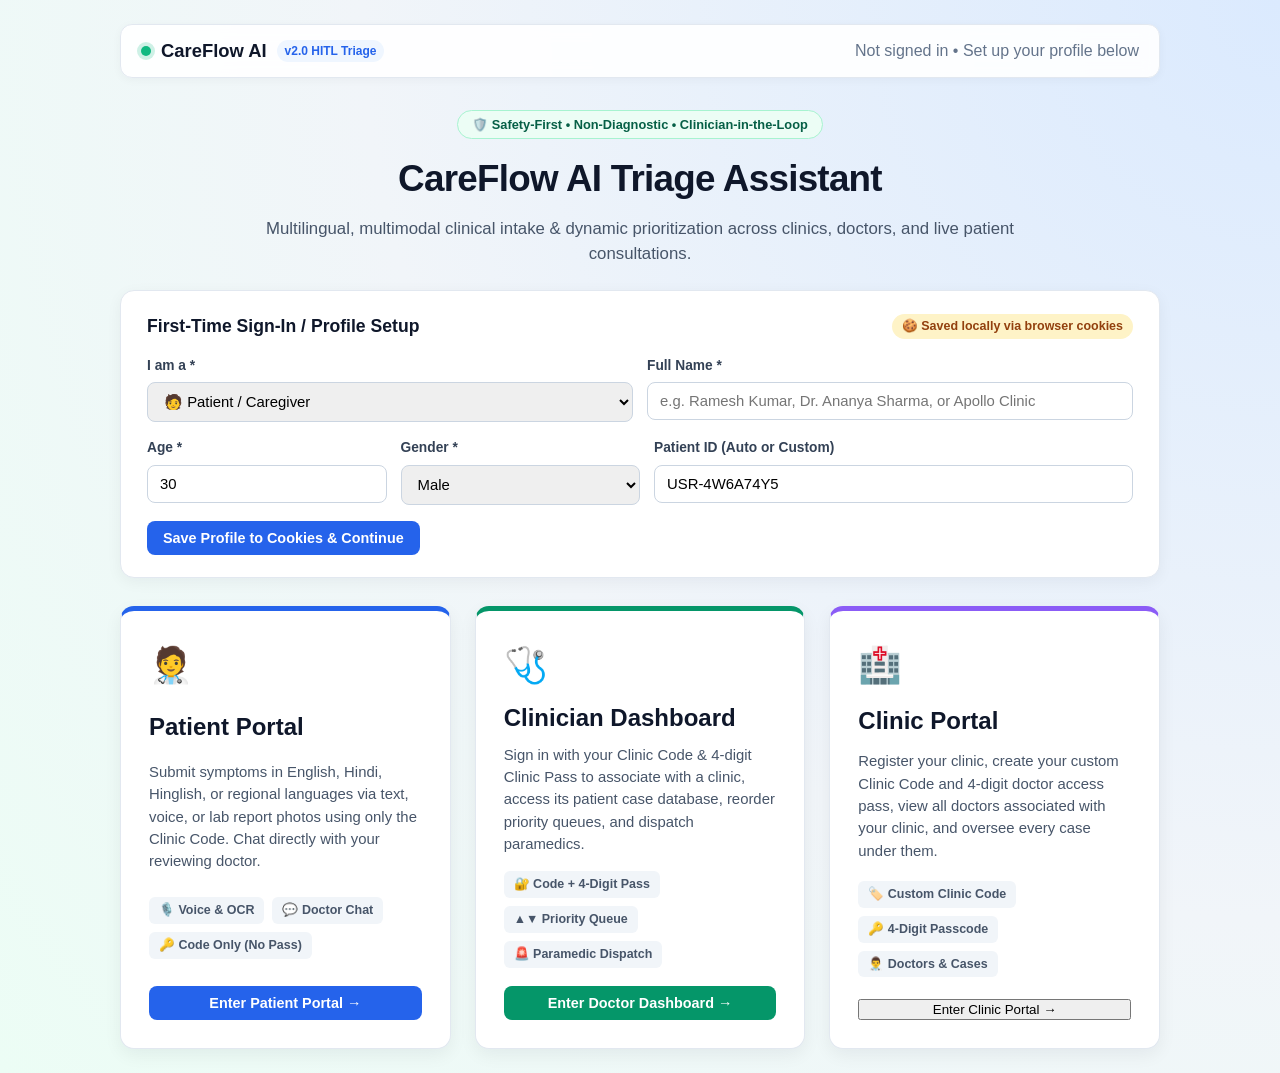
==== commit d75d182f: "Revamp sign-in form with role selection and fields Updated the sign-in and profile setup section to " ====
--- a/index.html
+++ b/index.html
@@ -25,22 +25,34 @@
             <div class="safety-pill">🛡️ Safety-First • Non-Diagnostic • Clinician-in-the-Loop</div>
             <h1 id="heroGreetingTitle">CareFlow AI Triage Assistant</h1>
             <p class="hero-subtitle">
-                Multilingual, multimodal clinical intake &amp; dynamic prioritization across voice, medical reports, and live patient-doctor consultations.
+                Multilingual, multimodal clinical intake &amp; dynamic prioritization across clinics, doctors, and live patient consultations.
             </p>
         </div>
 
-        <!-- First-Time / Switch Sign-In Card (Kept for quick patient profile setup) -->
+        <!-- First-Time / Switch Sign-In Card -->
         <section id="authCard" class="auth-card">
             <div class="auth-card-header">
-                <h3 id="authCardTitle">Quick Patient Profile Setup</h3>
+                <h3 id="authCardTitle">Quick Sign-In / Profile Setup</h3>
                 <span class="cookie-badge">🍪 Saved locally via browser cookies</span>
             </div>
             <form id="cookieAuthForm" class="auth-form">
                 <div class="form-row">
                     <div class="form-group half">
-                        <label for="authName">Patient Full Name *</label>
-                        <input type="text" id="authName" placeholder="e.g. Ramesh Kumar" required>
-                    </div>
+                        <label for="authRole">I am a *</label>
+                        <select id="authRole" required>
+                            <option value="patient">🧑 Patient / Caregiver</option>
+                            <option value="doctor">🩺 Doctor / Healthcare Professional</option>
+                            <option value="clinic">🏥 Clinic / Hospital Administration</option>
+                        </select>
+                    </div>
+                    <div class="form-group half">
+                        <label for="authName" id="authNameLabel">Full Name *</label>
+                        <input type="text" id="authName" placeholder="e.g. Ramesh Kumar, Dr. Ananya Sharma, or Apollo Clinic" required>
+                    </div>
+                </div>
+
+                <!-- Patient-Specific Profile Fields -->
+                <div id="patientAuthFields" class="form-row">
                     <div class="form-group quarter">
                         <label for="authAge">Age *</label>
                         <input type="number" id="authAge" placeholder="32" min="1" max="120" value="30">
@@ -53,117 +65,239 @@
                             <option value="Other">Other</option>
                         </select>
                     </div>
-                </div>
+                    <div class="form-group half">
+                        <label for="authPatientId">Patient ID (Auto or Custom)</label>
+                        <input type="text" id="authPatientId" placeholder="e.g. USR-8492">
+                    </div>
+                </div>
+
+                <!-- Doctor-Specific Profile Fields -->
+                <div id="doctorAuthFields" class="form-row" style="display: none;">
+                    <div class="form-group half">
+                        <label for="authClinic">Associated Clinic Code *</label>
+                        <input type="text" id="authClinic" placeholder="e.g. CARE-101" value="CARE-101">
+                    </div>
+                    <div class="form-group half">
+                        <label for="authDept">Primary Department *</label>
+                        <select id="authDept">
+                            <option value="All">All Departments</option>
+                            <option value="Emergency & Trauma">Emergency &amp; Trauma</option>
+                            <option value="General Medicine">General Medicine</option>
+                            <option value="Cardiology">Cardiology</option>
+                            <option value="Pulmonology">Pulmonology</option>
+                            <option value="Neurology">Neurology</option>
+                            <option value="Orthopedics">Orthopedics</option>
+                            <option value="Pediatrics">Pediatrics</option>
+                            <option value="Gastroenterology">Gastroenterology</option>
+                            <option value="Dermatology">Dermatology</option>
+                            <option value="Psychiatry">Psychiatry</option>
+                            <option value="Obstetrics & Gynecology">Obstetrics &amp; Gynecology (OB-GYN)</option>
+                            <option value="ENT">ENT (Otolaryngology)</option>
+                            <option value="Nephrology">Nephrology</option>
+                            <option value="Oncology">Oncology</option>
+                        </select>
+                    </div>
+                </div>
+
+                <!-- Clinic-Specific Profile Fields -->
+                <div id="clinicAuthFields" class="form-row" style="display: none;">
+                    <div class="form-group half">
+                        <label for="authClinicAdminCode">Clinic Code *</label>
+                        <input type="text" id="authClinicAdminCode" placeholder="e.g. CARE-101" value="CARE-101" style="text-transform: uppercase;">
+                    </div>
+                    <div class="form-group half">
+                        <label>Clinic Security Gate</label>
+                        <input type="text" value="Requires 4-Digit Clinic Pass on next screen" disabled style="background:#f8fafc; color:#64748b;">
+                    </div>
+                </div>
+
                 <div class="auth-actions">
-                    <button type="submit" class="primary-btn">Save Profile &amp; Continue as Patient</button>
-                    <button type="button" id="clearCookieBtn" class="ghost-btn" style="display: none;">Clear Profile</button>
+                    <button type="submit" class="primary-btn">Save Profile to Cookies &amp; Continue</button>
+                    <button type="button" id="clearCookieBtn" class="ghost-btn" style="display: none;">Clear Saved Profile</button>
                 </div>
             </form>
         </section>
 
-        <!-- Role Portals -->
+        <!-- Role Portals (Patient, Doctor, Clinic) -->
         <div class="role-selection">
-            <!-- Patient Card -->
             <div class="role-card patient-portal-card" onclick="window.location.href='patient.html'">
                 <div class="role-icon">🧑‍⚕️</div>
                 <h2>Patient Portal</h2>
-                <p>Submit symptoms via text, voice, or lab report photos. Only the Clinic Code is needed to route your case correctly.</p>
+                <p>Submit symptoms in English, Hindi, Hinglish, or regional languages via text, voice, or lab report photos using only the Clinic Code. Chat directly with your reviewing doctor.</p>
                 <div class="feature-tags">
                     <span>🎙️ Voice &amp; OCR</span>
                     <span>💬 Doctor Chat</span>
+                    <span>🔑 Code Only (No Pass)</span>
                 </div>
                 <button class="primary-btn full-width">Enter Patient Portal →</button>
             </div>
 
-            <!-- Doctor Card -->
             <div class="role-card doctor-portal-card" onclick="window.location.href='doctor.html'">
                 <div class="role-icon">🩺</div>
                 <h2>Clinician Dashboard</h2>
-                <p>Sign in using your name, your Clinic's Code, and the Clinic's secure 4-digit Pass to access prioritized triage queues.</p>
+                <p>Sign in with your Clinic Code &amp; 4-digit Clinic Pass to associate with a clinic, access its patient case database, reorder priority queues, and dispatch paramedics.</p>
                 <div class="feature-tags">
+                    <span>🔐 Code + 4-Digit Pass</span>
                     <span>▲▼ Priority Queue</span>
                     <span>🚨 Paramedic Dispatch</span>
                 </div>
                 <button class="secondary-btn full-width">Enter Doctor Dashboard →</button>
             </div>
 
-            <!-- Clinic Card (NEW) -->
             <div class="role-card clinic-portal-card" onclick="window.location.href='clinic.html'">
                 <div class="role-icon">🏥</div>
-                <h2>Clinic Admin</h2>
-                <p>Register your clinic, set your own secure 4-digit pass, and oversee all associated doctors and patient cases.</p>
+                <h2>Clinic Portal</h2>
+                <p>Register your clinic, create your custom Clinic Code and 4-digit doctor access pass, view all doctors associated with your clinic, and oversee every case under them.</p>
                 <div class="feature-tags">
-                    <span>🔐 Access Control</span>
-                    <span>👨‍⚕️ Doctor Roster</span>
-                </div>
-                <button class="override-btn full-width" style="border-color:#8b5cf6; color:#8b5cf6;">Enter Clinic Portal →</button>
+                    <span>🏷️ Custom Clinic Code</span>
+                    <span>🔑 4-Digit Passcode</span>
+                    <span>👨‍⚕️ Doctors &amp; Cases</span>
+                </div>
+                <button class="clinic-btn full-width">Enter Clinic Portal →</button>
             </div>
         </div>
     </div>
 
     <script>
         function setCookie(name, value, days = 30) {
-            const d = new Date(); d.setTime(d.getTime() + (days * 24 * 60 * 60 * 1000));
-            document.cookie = `${name}=${encodeURIComponent(JSON.stringify(value))};expires=${d.toUTCString()};path=/;SameSite=Lax`;
+            const d = new Date();
+            d.setTime(d.getTime() + (days * 24 * 60 * 60 * 1000));
+            const encoded = encodeURIComponent(JSON.stringify(value));
+            document.cookie = `${name}=${encoded};expires=${d.toUTCString()};path=/;SameSite=Lax`;
             try { localStorage.setItem(name, JSON.stringify(value)); } catch (e) {}
         }
+
         function getCookie(name) {
-            const nameEQ = name + "="; const ca = document.cookie.split(';');
+            const nameEQ = name + "=";
+            const ca = document.cookie.split(';');
             for (let i = 0; i < ca.length; i++) {
                 let c = ca[i].trim();
-                if (c.indexOf(nameEQ) === 0) { try { return JSON.parse(decodeURIComponent(c.substring(nameEQ.length))); } catch (e) {} }
+                if (c.indexOf(nameEQ) === 0) {
+                    try {
+                        return JSON.parse(decodeURIComponent(c.substring(nameEQ.length)));
+                    } catch (e) {}
+                }
             }
-            try { const fallback = localStorage.getItem(name); return fallback ? JSON.parse(fallback) : null; } catch (e) { return null; }
-        }
+            try {
+                const fallback = localStorage.getItem(name);
+                return fallback ? JSON.parse(fallback) : null;
+            } catch (e) {
+                return null;
+            }
+        }
+
         function deleteCookie(name) {
             document.cookie = `${name}=;expires=Thu, 01 Jan 1970 00:00:00 UTC;path=/;`;
             try { localStorage.removeItem(name); } catch (e) {}
         }
-        function randomId(prefix, len = 8) {
-            const chars = 'ABCDEFGHJKLMNPQRSTUVWXYZ23456789'; const a = new Uint32Array(len); crypto.getRandomValues(a);
-            return prefix + '-' + Array.from(a, n => chars[n % chars.length]).join('');
-        }
-
+
+        const authRole = document.getElementById('authRole');
+        const patientAuthFields = document.getElementById('patientAuthFields');
+        const doctorAuthFields = document.getElementById('doctorAuthFields');
+        const clinicAuthFields = document.getElementById('clinicAuthFields');
+        const authNameLabel = document.getElementById('authNameLabel');
         const cookieAuthForm = document.getElementById('cookieAuthForm');
         const userGreetingBar = document.getElementById('userGreetingBar');
         const heroGreetingTitle = document.getElementById('heroGreetingTitle');
         const authCardTitle = document.getElementById('authCardTitle');
         const clearCookieBtn = document.getElementById('clearCookieBtn');
 
+        function updateRoleFieldsVisibility(role) {
+            patientAuthFields.style.display = role === 'patient' ? 'flex' : 'none';
+            doctorAuthFields.style.display = role === 'doctor' ? 'flex' : 'none';
+            clinicAuthFields.style.display = role === 'clinic' ? 'flex' : 'none';
+            authNameLabel.textContent = role === 'clinic' ? 'Clinic / Hospital Name *' : 'Full Name *';
+        }
+
+        authRole.addEventListener('change', () => {
+            updateRoleFieldsVisibility(authRole.value);
+        });
+
         function renderProfileState() {
             const user = getCookie('careflow_user');
-            if (user && user.name && user.role === 'patient') {
-                heroGreetingTitle.textContent = `Welcome back, ${user.name}!`;
+            if (user && user.name) {
+                const role = user.role || 'patient';
+                const isDoc = role === 'doctor';
+                const isClinic = role === 'clinic';
+
+                const displayTitle = isDoc && !user.name.toLowerCase().startsWith('dr')
+                    ? 'Dr. ' + user.name
+                    : user.name;
+
+                heroGreetingTitle.textContent = `Welcome back, ${displayTitle}!`;
+
+                const roleBadge = isClinic ? '🏥 Clinic' : (isDoc ? '🩺 Doctor' : '🧑 Patient');
+                const targetHref = isClinic ? 'clinic.html' : (isDoc ? 'doctor.html' : 'patient.html');
+                const targetText = isClinic ? 'Clinic Console' : (isDoc ? 'Clinic Queue' : 'Dashboard');
+
                 userGreetingBar.innerHTML = `
-                    <span class="user-chip">🧑 Patient: <strong>${user.name}</strong> <small>(${user.userId})</small></span>
-                    <button class="sm-btn" onclick="window.location.href='patient.html'">Go to My Dashboard →</button>
+                    <span class="user-chip">
+                        ${roleBadge}: <strong>${user.name}</strong>
+                        <small>(${user.userId || user.clinicCode || ''})</small>
+                    </span>
+                    <button class="sm-btn" onclick="window.location.href='${targetHref}'">
+                        Go to My ${targetText} →
+                    </button>
                 `;
-                authCardTitle.textContent = `Update Active Patient Profile (${user.userId})`;
+                authCardTitle.textContent = `Update Active Profile (${user.userId || user.clinicCode})`;
+                authRole.value = role;
                 document.getElementById('authName').value = user.name;
-                document.getElementById('authAge').value = user.age || 30;
-                document.getElementById('authGender').value = user.gender || 'Male';
+                updateRoleFieldsVisibility(role);
+
+                if (isDoc) {
+                    document.getElementById('authClinic').value = user.clinicCode || 'CARE-101';
+                    document.getElementById('authDept').value = user.department || 'All';
+                } else if (isClinic) {
+                    document.getElementById('authClinicAdminCode').value = user.clinicCode || 'CARE-101';
+                } else {
+                    document.getElementById('authAge').value = user.age || 30;
+                    document.getElementById('authGender').value = user.gender || 'Male';
+                    document.getElementById('authPatientId').value = user.userId || '';
+                }
                 clearCookieBtn.style.display = 'inline-block';
             } else {
                 heroGreetingTitle.textContent = 'CareFlow AI Triage Assistant';
-                userGreetingBar.innerHTML = `<span class="text-muted">Not signed in</span>`;
-                authCardTitle.textContent = 'First-Time Patient Profile Setup';
+                userGreetingBar.innerHTML = `<span class="text-muted">Not signed in • Set up your profile below</span>`;
+                authCardTitle.textContent = 'First-Time Sign-In / Profile Setup';
+                document.getElementById('authPatientId').value = randomId('USR');
+                updateRoleFieldsVisibility(authRole.value);
                 clearCookieBtn.style.display = 'none';
             }
         }
 
+        function randomId(prefix, len = 8) {
+            const chars = 'ABCDEFGHJKLMNPQRSTUVWXYZ23456789';
+            const a = new Uint32Array(len);
+            crypto.getRandomValues(a);
+            return prefix + '-' + Array.from(a, n => chars[n % chars.length]).join('');
+        }
+
         cookieAuthForm.addEventListener('submit', (e) => {
             e.preventDefault();
+            const role = authRole.value;
+            const name = document.getElementById('authName').value.trim();
             const existing = getCookie('careflow_user');
+
+            const clinicCode = role === 'clinic'
+                ? (document.getElementById('authClinicAdminCode').value || 'CARE-101').trim().toUpperCase()
+                : (document.getElementById('authClinic').value || 'CARE-101').trim().toUpperCase();
+
             const profile = {
-                role: 'patient',
-                name: document.getElementById('authName').value.trim(),
-                userId: (existing && existing.role === 'patient' ? existing.userId : randomId('USR')),
+                role,
+                name,
+                userId: role === 'patient'
+                    ? (document.getElementById('authPatientId').value.trim().toUpperCase() || randomId('USR'))
+                    : (role === 'clinic' ? clinicCode : (existing && existing.role === 'doctor' ? existing.userId : ('DOC-' + Math.floor(100 + Math.random() * 900)))),
                 age: document.getElementById('authAge').value || 30,
                 gender: document.getElementById('authGender').value || 'Male',
-                knownCases: existing?.knownCases || []
+                clinicCode,
+                department: document.getElementById('authDept').value || 'All',
+                savedClinics: existing?.savedClinics || [clinicCode]
             };
+
             setCookie('careflow_user', profile, 30);
-            window.location.href = 'patient.html';
+            renderProfileState();
+            window.location.href = role === 'clinic' ? 'clinic.html' : (role === 'doctor' ? 'doctor.html' : 'patient.html');
         });
 
         clearCookieBtn.addEventListener('click', () => {
--- a/style.css
+++ b/style.css
@@ -164,7 +164,7 @@
 
 .role-selection {
     display: grid;
-    grid-template-columns: repeat(auto-fit, minmax(320px, 1fr));
+    grid-template-columns: repeat(auto-fit, minmax(280px, 1fr));
     gap: 24px;
 }
 
@@ -1239,3 +1239,47 @@
 .followup-answered > summary { cursor: pointer; padding: 6px 10px; font-weight: 700; font-size: 0.8rem; color: #166534; }
 .followup-answered ul { list-style: none; margin: 0; padding: 2px 10px 8px; }
 .followup-answered li { font-size: 0.8rem; padding: 5px 0; border-top: 1px dashed #bbf7d0; }
+.badge-clinic {
+    background: #ede9fe;
+    color: #5b21b6;
+}
+
+.clinic-portal-card {
+    border-top: 5px solid #8b5cf6;
+}
+
+.clinic-auth-toggle {
+    display: flex; 
+    gap: 15px; 
+    margin-bottom: 12px; 
+    font-size: 0.9rem; 
+    font-weight: 600; 
+    justify-content: center;
+    background: #f8fafc;
+    padding: 8px;
+    border-radius: 8px;
+    border: 1px solid var(--border-color);
+}
+
+.clinic-auth-toggle label {
+    margin: 0 !important;
+    cursor: pointer;
+    display: flex;
+    align-items: center;
+    gap: 4px;
+}
+
+body.clinic-locked > *:not(#clinicLoginGate):not(script) { display: none !important; }
+body:not(.clinic-locked) #clinicLoginGate { display: none; }
+
+.clinic-item-row {
+    background: #f8fafc;
+    border: 1px solid var(--border-color);
+    padding: 10px 14px;
+    border-radius: 8px;
+    margin-bottom: 8px;
+    display: flex;
+    justify-content: space-between;
+    align-items: center;
+    font-size: 0.88rem;
+}
